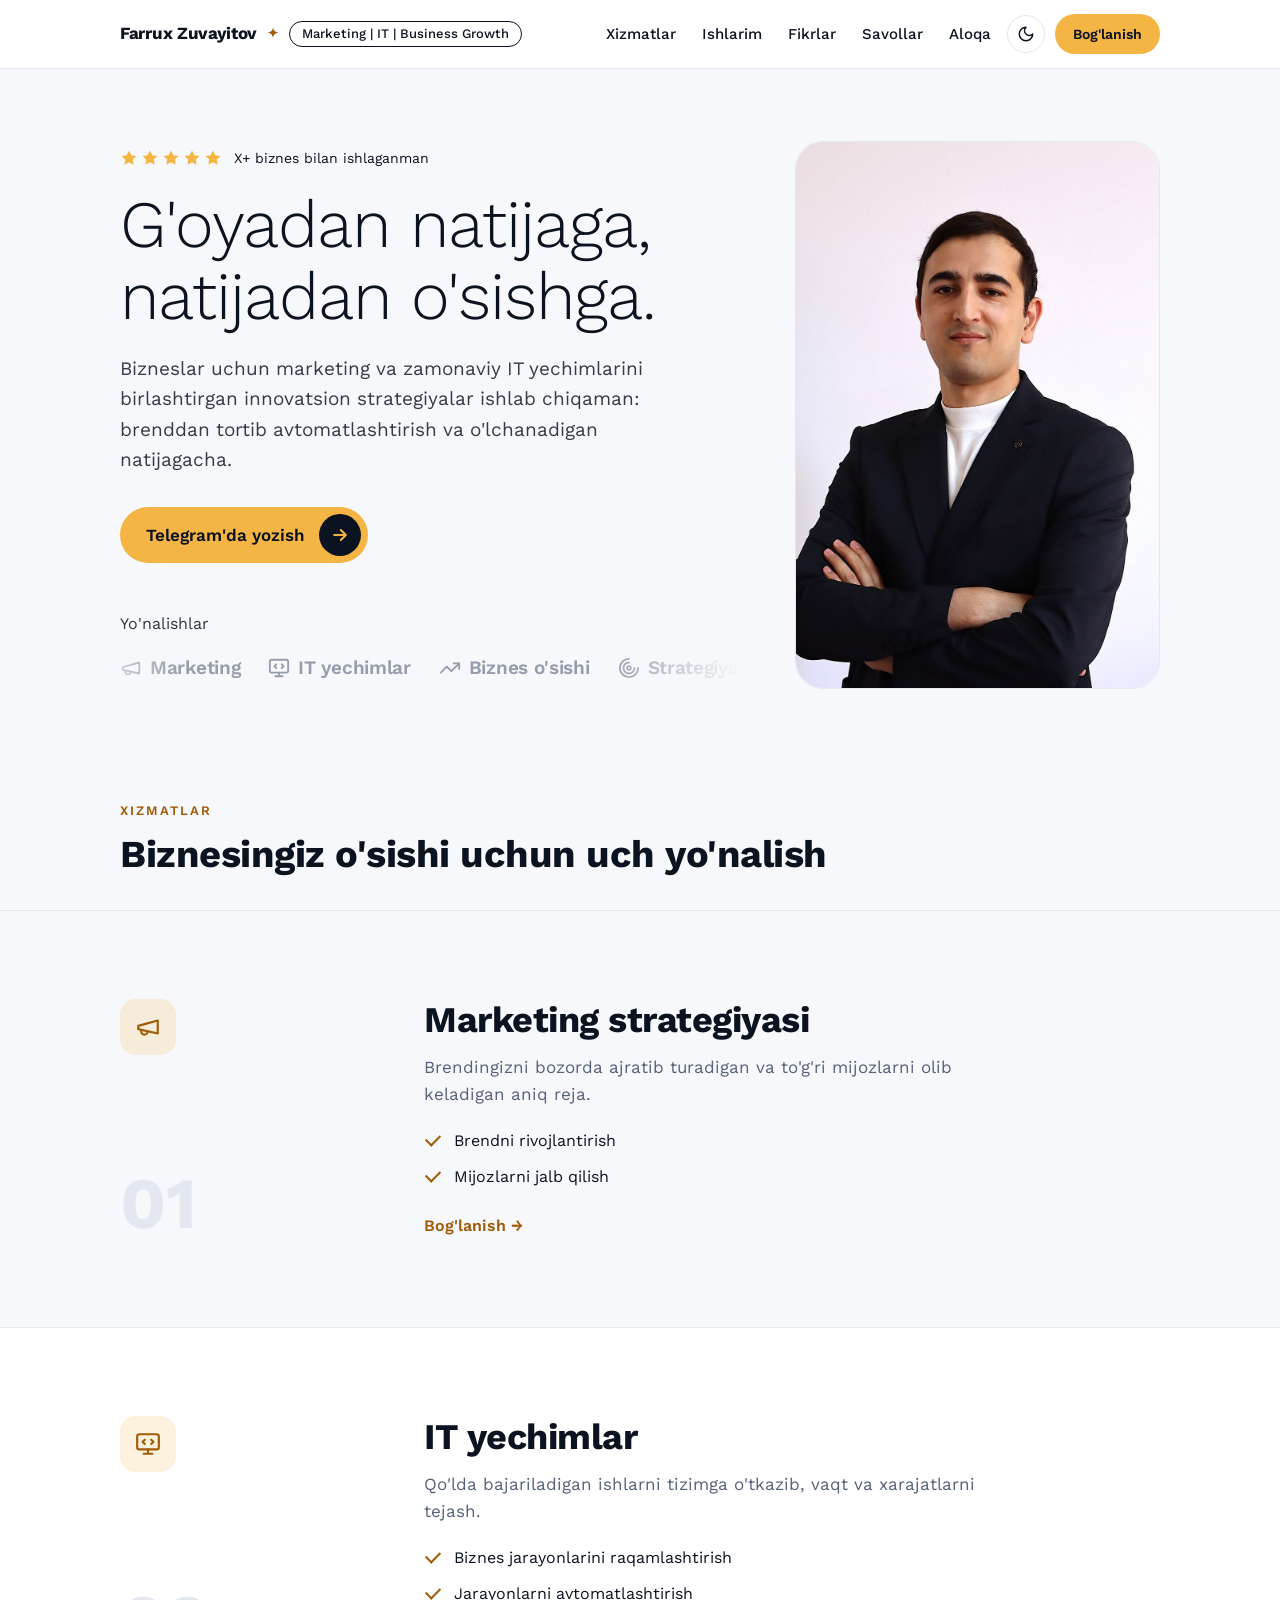
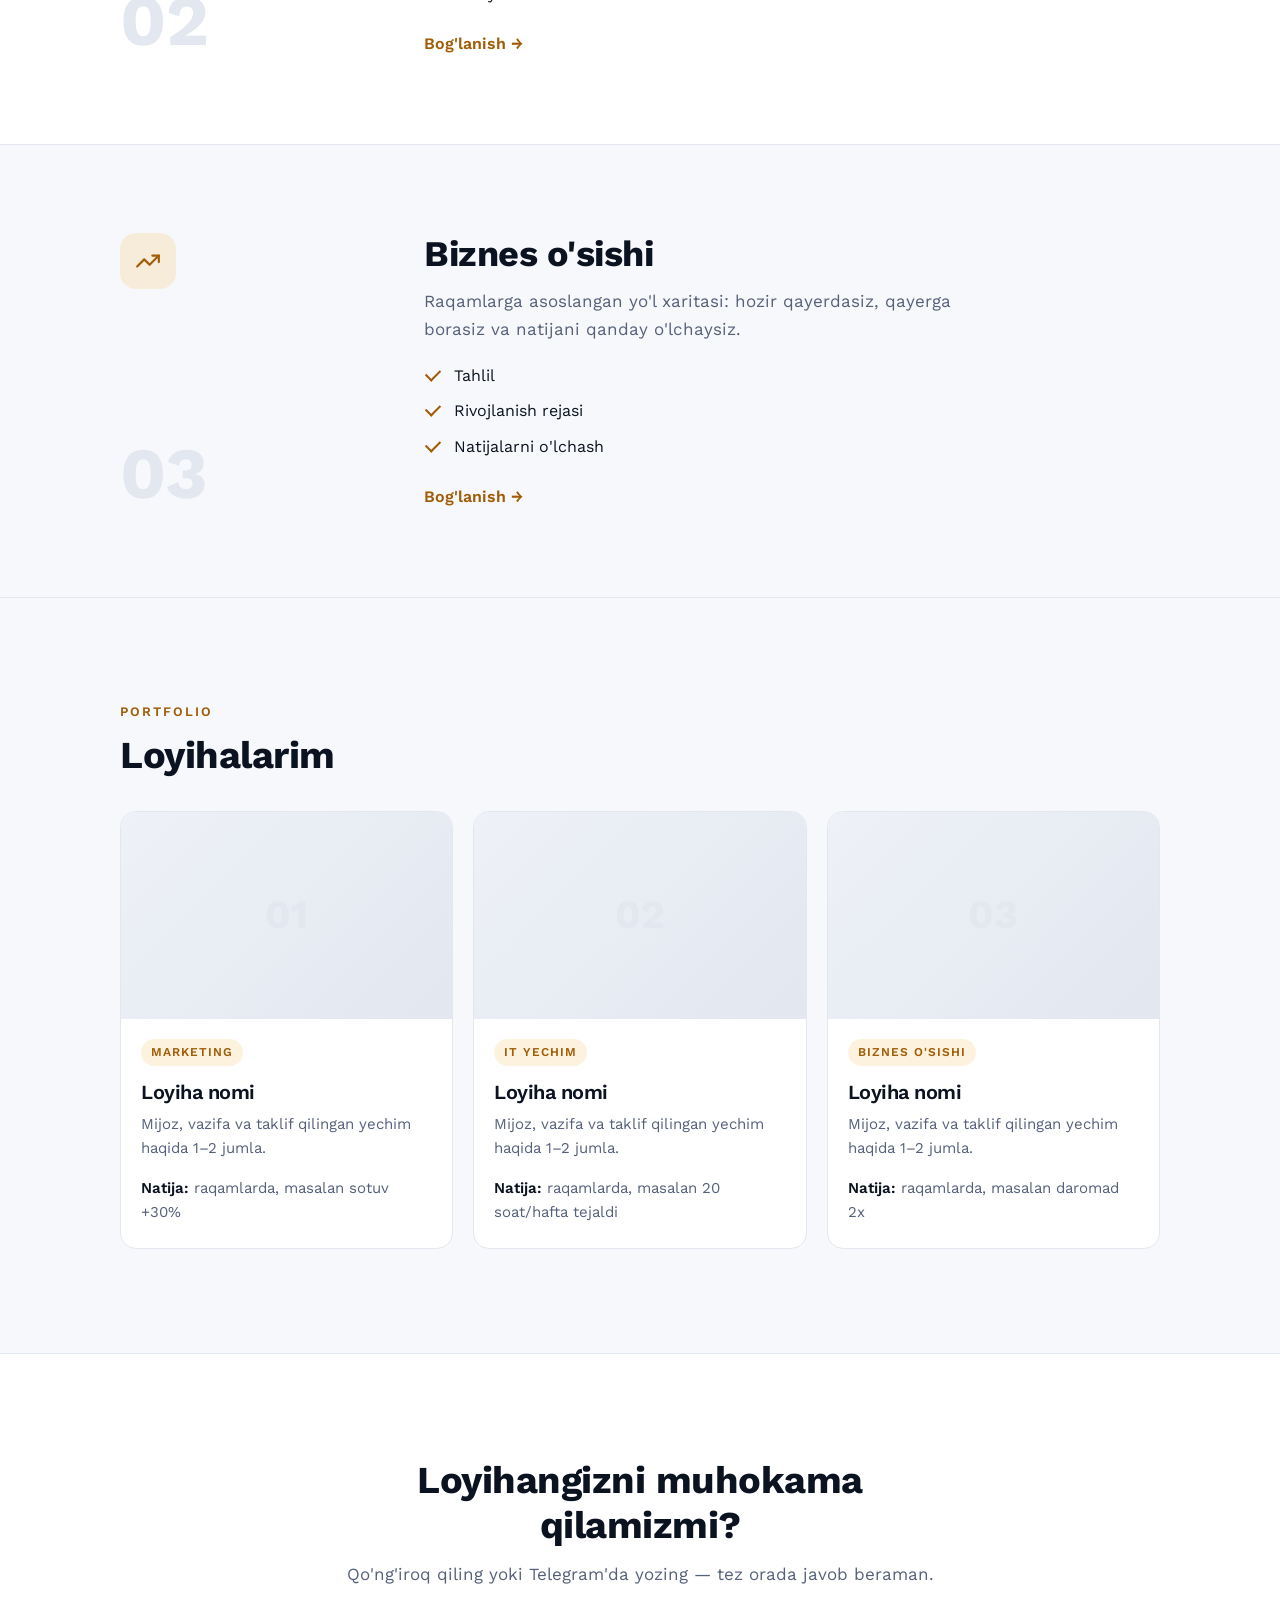
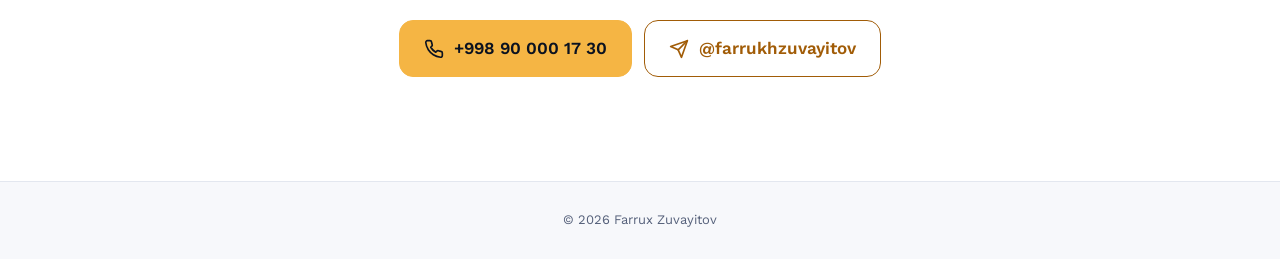
==== index.html @ c8308042 "Yopishib turadigan menyu va bo'limlarga havolalar Menyu scroll paytida yuqorida turadi. Telefonda ha" ====
<!DOCTYPE html>
<html lang="uz">
<head>
  <meta charset="UTF-8">
  <meta name="viewport" content="width=device-width, initial-scale=1">
  <title>Farrux Zuvayitov — Marketing | IT | Business Growth</title>
  <meta name="description" content="Farrux Zuvayitov — marketing va IT yechimlari orqali bizneslarning o'sishiga yordam beruvchi mutaxassis.">
  <meta name="theme-color" content="#0b1220">
  <link rel="preconnect" href="https://fonts.googleapis.com">
  <link rel="preconnect" href="https://fonts.gstatic.com" crossorigin>
  <link rel="stylesheet" href="https://fonts.googleapis.com/css2?family=Work+Sans:wght@300;400;500;600;700&display=swap">
  <link rel="stylesheet" href="style.css">
  <!-- defer yo'q: tema sahifa chizilishidan oldin qo'yiladi, aks holda bir lahza boshqa rang ko'rinadi -->
  <script src="script.js"></script>
</head>
<body>

  <!-- Yuqori menyu -->
  <header class="site-header">
    <div class="container nav">
      <a class="brand" href="#">
        <span class="brand-name">Farrux Zuvayitov</span>
        <svg class="brand-spark" viewBox="0 0 24 24" fill="currentColor" aria-hidden="true">
          <path d="M12 2c.6 4.9 2.9 7.4 8 8-5.1.6-7.4 3.1-8 8-.6-4.9-2.9-7.4-8-8 5.1-.6 7.4-3.1 8-8z"/>
        </svg>
        <span class="brand-pill">Marketing | IT | Business Growth</span>
      </a>

      <div class="nav-right">
        <!-- Tema tugmasi: JS ishlamasa yashirin qoladi -->
        <button class="theme-toggle" id="theme-toggle" type="button" aria-label="Temani almashtirish" hidden>
          <svg class="icon-sun" viewBox="0 0 24 24" fill="none" stroke="currentColor" stroke-width="2" stroke-linecap="round" stroke-linejoin="round" aria-hidden="true">
            <circle cx="12" cy="12" r="4"/>
            <path d="M12 2v2M12 20v2M4.93 4.93l1.41 1.41M17.66 17.66l1.41 1.41M2 12h2M20 12h2M6.34 17.66l-1.41 1.41M19.07 4.93l-1.41 1.41"/>
          </svg>
          <svg class="icon-moon" viewBox="0 0 24 24" fill="none" stroke="currentColor" stroke-width="2" stroke-linecap="round" stroke-linejoin="round" aria-hidden="true">
            <path d="M12 3a6 6 0 0 0 9 9 9 9 0 1 1-9-9z"/>
          </svg>
        </button>
        <a class="nav-cta" href="#aloqa">Bog'lanish</a>
      </div>

      <!-- Telefonda ikkinchi qator (yonga suriladi), kompyuterda tugmalar yonida -->
      <nav class="nav-links" aria-label="Bo'limlar">
        <a href="#xizmatlar">Xizmatlar</a>
        <a href="#ishlarim">Ishlarim</a>
        <a href="#fikrlar">Fikrlar</a>
        <a href="#savollar">Savollar</a>
        <a href="#aloqa">Aloqa</a>
      </nav>
    </div>
  </header>

  <main>

    <!-- Hero -->
    <section class="hero">
      <div class="container hero-grid">
        <div class="hero-text">
          <!-- X o'rniga haqiqiy sonni yozing -->
          <div class="rating">
            <span class="stars" aria-hidden="true">
              <svg viewBox="0 0 24 24"><path d="m12 2 3.09 6.26L22 9.27l-5 4.87 1.18 6.88L12 17.77l-6.18 3.25L7 14.14 2 9.27l6.91-1.01L12 2z"/></svg>
              <svg viewBox="0 0 24 24"><path d="m12 2 3.09 6.26L22 9.27l-5 4.87 1.18 6.88L12 17.77l-6.18 3.25L7 14.14 2 9.27l6.91-1.01L12 2z"/></svg>
              <svg viewBox="0 0 24 24"><path d="m12 2 3.09 6.26L22 9.27l-5 4.87 1.18 6.88L12 17.77l-6.18 3.25L7 14.14 2 9.27l6.91-1.01L12 2z"/></svg>
              <svg viewBox="0 0 24 24"><path d="m12 2 3.09 6.26L22 9.27l-5 4.87 1.18 6.88L12 17.77l-6.18 3.25L7 14.14 2 9.27l6.91-1.01L12 2z"/></svg>
              <svg viewBox="0 0 24 24"><path d="m12 2 3.09 6.26L22 9.27l-5 4.87 1.18 6.88L12 17.77l-6.18 3.25L7 14.14 2 9.27l6.91-1.01L12 2z"/></svg>
            </span>
            <span>X+ biznes bilan ishlaganman</span>
          </div>

          <h1>G'oyadan natijaga, natijadan o'sishga.</h1>

          <p class="lead">
            Bizneslar uchun marketing va zamonaviy IT yechimlarini birlashtirgan
            innovatsion strategiyalar ishlab chiqaman: brenddan tortib
            avtomatlashtirish va o'lchanadigan natijagacha.
          </p>

          <a class="btn-cta" href="https://t.me/farrukhzuvayitov" target="_blank" rel="noopener">
            Telegram'da yozish
            <span class="btn-cta-arrow" aria-hidden="true">
              <svg viewBox="0 0 24 24" fill="none" stroke="currentColor" stroke-width="2.4" stroke-linecap="round" stroke-linejoin="round">
                <path d="M5 12h14M13 6l6 6-6 6"/>
              </svg>
            </span>
          </a>

          <div class="featured">
            <p class="featured-label">Yo'nalishlar</p>
            <ul class="featured-list">
              <li>
                <svg viewBox="0 0 24 24" fill="none" stroke="currentColor" stroke-width="2" stroke-linecap="round" stroke-linejoin="round" aria-hidden="true">
                  <path d="m3 11 18-5v12L3 14v-3z"/><path d="M11.6 16.8a3 3 0 1 1-5.8-1.6"/>
                </svg>
                Marketing
              </li>
              <li>
                <svg viewBox="0 0 24 24" fill="none" stroke="currentColor" stroke-width="2" stroke-linecap="round" stroke-linejoin="round" aria-hidden="true">
                  <rect x="2" y="3" width="20" height="14" rx="2"/><path d="M8 21h8M12 17v4"/><path d="m9 8-2 2 2 2M15 8l2 2-2 2"/>
                </svg>
                IT yechimlar
              </li>
              <li>
                <svg viewBox="0 0 24 24" fill="none" stroke="currentColor" stroke-width="2" stroke-linecap="round" stroke-linejoin="round" aria-hidden="true">
                  <path d="m22 7-8.5 8.5-5-5L2 17"/><path d="M16 7h6v6"/>
                </svg>
                Biznes o'sishi
              </li>
              <li>
                <svg viewBox="0 0 24 24" fill="none" stroke="currentColor" stroke-width="2" stroke-linecap="round" stroke-linejoin="round" aria-hidden="true">
                  <path d="M12 2a10 10 0 1 0 10 10"/><path d="M12 6a6 6 0 1 0 6 6"/><circle cx="12" cy="12" r="2"/>
                </svg>
                Strategiya
              </li>
            </ul>
          </div>
        </div>

        <!-- Rasm: assets/hero.jpg, u bo'lmasa assets/rasm.jpg, ikkalasi ham bo'lmasa "FZ" -->
        <div class="hero-photo" role="img" aria-label="Farrux Zuvayitov">FZ</div>
      </div>
    </section>

    <!-- Xizmatlar: har biri alohida bo'lim -->
    <div id="xizmatlar">
      <div class="container section-head">
        <p class="eyebrow">Xizmatlar</p>
        <h2>Biznesingiz o'sishi uchun uch yo'nalish</h2>
      </div>

      <section class="service">
        <div class="container service-grid">
          <div class="service-aside">
            <div class="service-icon">
              <svg viewBox="0 0 24 24" fill="none" stroke="currentColor" stroke-width="2" stroke-linecap="round" stroke-linejoin="round" aria-hidden="true">
                <path d="m3 11 18-5v12L3 14v-3z"/>
                <path d="M11.6 16.8a3 3 0 1 1-5.8-1.6"/>
              </svg>
            </div>
            <span class="service-num">01</span>
          </div>
          <div class="service-content">
            <h2>Marketing strategiyasi</h2>
            <p class="service-lead">
              Brendingizni bozorda ajratib turadigan va to'g'ri mijozlarni
              olib keladigan aniq reja.
            </p>
            <ul class="checklist">
              <li>Brendni rivojlantirish</li>
              <li>Mijozlarni jalb qilish</li>
            </ul>
            <a class="text-link" href="#aloqa">Bog'lanish →</a>
          </div>
        </div>
      </section>

      <section class="service service--alt">
        <div class="container service-grid">
          <div class="service-aside">
            <div class="service-icon">
              <svg viewBox="0 0 24 24" fill="none" stroke="currentColor" stroke-width="2" stroke-linecap="round" stroke-linejoin="round" aria-hidden="true">
                <rect x="2" y="3" width="20" height="14" rx="2"/>
                <path d="M8 21h8M12 17v4"/>
                <path d="m9 8-2 2 2 2M15 8l2 2-2 2"/>
              </svg>
            </div>
            <span class="service-num">02</span>
          </div>
          <div class="service-content">
            <h2>IT yechimlar</h2>
            <p class="service-lead">
              Qo'lda bajariladigan ishlarni tizimga o'tkazib, vaqt va
              xarajatlarni tejash.
            </p>
            <ul class="checklist">
              <li>Biznes jarayonlarini raqamlashtirish</li>
              <li>Jarayonlarni avtomatlashtirish</li>
            </ul>
            <a class="text-link" href="#aloqa">Bog'lanish →</a>
          </div>
        </div>
      </section>

      <section class="service">
        <div class="container service-grid">
          <div class="service-aside">
            <div class="service-icon">
              <svg viewBox="0 0 24 24" fill="none" stroke="currentColor" stroke-width="2" stroke-linecap="round" stroke-linejoin="round" aria-hidden="true">
                <path d="m22 7-8.5 8.5-5-5L2 17"/>
                <path d="M16 7h6v6"/>
              </svg>
            </div>
            <span class="service-num">03</span>
          </div>
          <div class="service-content">
            <h2>Biznes o'sishi</h2>
            <p class="service-lead">
              Raqamlarga asoslangan yo'l xaritasi: hozir qayerdasiz, qayerga
              borasiz va natijani qanday o'lchaysiz.
            </p>
            <ul class="checklist">
              <li>Tahlil</li>
              <li>Rivojlanish rejasi</li>
              <li>Natijalarni o'lchash</li>
            </ul>
            <a class="text-link" href="#aloqa">Bog'lanish →</a>
          </div>
        </div>
      </section>
    </div>

    <!-- Loyihalarim -->
    <section id="loyihalar" class="projects-section">
      <div class="container">
        <div class="section-head section-head--flush">
          <p class="eyebrow">Portfolio</p>
          <h2>Loyihalarim</h2>
        </div>

        <div class="projects">
          <!-- Rasm uchun: assets/loyiha-1.jpg faylini qo'ying -->
          <article class="project">
            <div class="project-media" style="--img: url('assets/loyiha-1.jpg')">01</div>
            <div class="project-body">
              <span class="tag">Marketing</span>
              <h3>Loyiha nomi</h3>
              <p>Mijoz, vazifa va taklif qilingan yechim haqida 1–2 jumla.</p>
              <p class="project-result"><strong>Natija:</strong> raqamlarda, masalan sotuv +30%</p>
            </div>
          </article>

          <article class="project">
            <div class="project-media" style="--img: url('assets/loyiha-2.jpg')">02</div>
            <div class="project-body">
              <span class="tag">IT yechim</span>
              <h3>Loyiha nomi</h3>
              <p>Mijoz, vazifa va taklif qilingan yechim haqida 1–2 jumla.</p>
              <p class="project-result"><strong>Natija:</strong> raqamlarda, masalan 20 soat/hafta tejaldi</p>
            </div>
          </article>

          <article class="project">
            <div class="project-media" style="--img: url('assets/loyiha-3.jpg')">03</div>
            <div class="project-body">
              <span class="tag">Biznes o'sishi</span>
              <h3>Loyiha nomi</h3>
              <p>Mijoz, vazifa va taklif qilingan yechim haqida 1–2 jumla.</p>
              <p class="project-result"><strong>Natija:</strong> raqamlarda, masalan daromad 2x</p>
            </div>
          </article>
        </div>
      </div>
    </section>

    <!-- Aloqa -->
    <section id="aloqa" class="contact">
      <div class="container contact-inner">
        <h2>Loyihangizni muhokama qilamizmi?</h2>
        <p class="lead">Qo'ng'iroq qiling yoki Telegram'da yozing — tez orada javob beraman.</p>
        <div class="actions actions--center">
          <a class="btn btn-primary" href="tel:+998900001730">
            <svg viewBox="0 0 24 24" fill="none" stroke="currentColor" stroke-width="2" stroke-linecap="round" stroke-linejoin="round" aria-hidden="true">
              <path d="M22 16.92v3a2 2 0 0 1-2.18 2 19.79 19.79 0 0 1-8.63-3.07 19.5 19.5 0 0 1-6-6 19.79 19.79 0 0 1-3.07-8.67A2 2 0 0 1 4.11 2h3a2 2 0 0 1 2 1.72c.13.96.36 1.9.7 2.81a2 2 0 0 1-.45 2.11L8.09 9.91a16 16 0 0 0 6 6l1.27-1.27a2 2 0 0 1 2.11-.45c.91.34 1.85.57 2.81.7A2 2 0 0 1 22 16.92z"/>
            </svg>
            +998 90 000 17 30
          </a>
          <a class="btn btn-secondary" href="https://t.me/farrukhzuvayitov" target="_blank" rel="noopener">
            <svg viewBox="0 0 24 24" fill="none" stroke="currentColor" stroke-width="2" stroke-linecap="round" stroke-linejoin="round" aria-hidden="true">
              <path d="M22 2 11 13"/>
              <path d="M22 2 15 22l-4-9-9-4 20-7z"/>
            </svg>
            @farrukhzuvayitov
          </a>
        </div>
      </div>
    </section>

  </main>

  <footer class="site-footer">
    <div class="container">© <span id="year">2026</span> Farrux Zuvayitov</div>
  </footer>

</body>
</html>
---- style.css ----
/* ===== Ranglar =====
   --accent        — tugma foni
   --accent-strong — aksent rangdagi matn, belgi va chegaralar */

/* Tungi tema (asosiy) */
:root {
  color-scheme: dark;
  --bg: #0b1220;
  --surface: #111a2e;
  --border: #1e2a44;
  --text: #e8edf6;
  --muted: #94a3bd;
  --accent: #f5b544;
  --accent-strong: #f5b544;
  --accent-soft: rgba(245, 181, 68, 0.12);
  --accent-ink: #0b1220;
  --num-alt: #26345a;
  --media-from: #16223b;
  --media-to: #0f1830;
  /* Menyu: tungi temada och rangli chiziq */
  --header-bg: #f6f2ea;
  --header-text: #0b1220;
  --header-accent: #a15c07;
  --header-border: transparent;
  --header-line: rgba(11, 18, 32, 0.18);
}

/* Yorug' tema: tugma bosilganda yoki (JS bo'lmasa) qurilma sozlamasi bo'yicha */
:root[data-theme="light"] {
  color-scheme: light;
  --bg: #f7f8fb;
  --surface: #ffffff;
  --border: #e3e7ef;
  --text: #0b1220;
  --muted: #55607a;
  --accent: #f5b544;
  --accent-strong: #a15c07;
  --accent-soft: rgba(245, 181, 68, 0.18);
  --accent-ink: #0b1220;
  --num-alt: #e3e7ef;
  --media-from: #eef1f7;
  --media-to: #e2e7f0;
  --header-bg: #ffffff;
  --header-text: #0b1220;
  --header-accent: #a15c07;
  --header-border: #e3e7ef;
  --header-line: #e3e7ef;
}

@media (prefers-color-scheme: light) {
  :root:not([data-theme]) {
    color-scheme: light;
    --bg: #f7f8fb;
    --surface: #ffffff;
    --border: #e3e7ef;
    --text: #0b1220;
    --muted: #55607a;
    --accent: #f5b544;
    --accent-strong: #a15c07;
    --accent-soft: rgba(245, 181, 68, 0.18);
    --accent-ink: #0b1220;
    --num-alt: #e3e7ef;
    --media-from: #eef1f7;
    --media-to: #e2e7f0;
    --header-bg: #ffffff;
    --header-text: #0b1220;
    --header-accent: #a15c07;
    --header-border: #e3e7ef;
    --header-line: #e3e7ef;
  }
}

* { box-sizing: border-box; margin: 0; padding: 0; }

html { -webkit-text-size-adjust: 100%; }

/* Menyu havolalari bosilganda silliq aylantirish (harakatni o'chirganlarda emas) */
@media (prefers-reduced-motion: no-preference) {
  html { scroll-behavior: smooth; }
}

/* Bo'limga o'tganda sarlavha yopishgan menyu ostida qolmasin */
main [id] { scroll-margin-top: 104px; }

@media (min-width: 900px) {
  main [id] { scroll-margin-top: 68px; }
}

body {
  background: var(--bg);
  color: var(--text);
  font-family: "Work Sans", -apple-system, BlinkMacSystemFont, "Segoe UI", Roboto, "Helvetica Neue", Arial, sans-serif;
  font-size: 16px;
  line-height: 1.6;
  -webkit-font-smoothing: antialiased;
}

h1, h2, h3 { line-height: 1.2; letter-spacing: -0.5px; }

.container {
  max-width: 1080px;
  margin: 0 auto;
  padding: 0 20px;
}

.eyebrow {
  font-size: 13px;
  font-weight: 600;
  text-transform: uppercase;
  letter-spacing: 2px;
  color: var(--accent-strong);
}

.lead {
  color: var(--muted);
  font-size: 17px;
}

/* ===== Yuqori menyu ===== */
/* Scroll qilganda yuqorida yopishib turadi */
.site-header {
  position: sticky;
  top: 0;
  z-index: 10;
  background: var(--header-bg);
  color: var(--header-text);
  border-bottom: 1px solid var(--header-border);
}

.nav {
  display: flex;
  flex-wrap: wrap;
  align-items: center;
  justify-content: space-between;
  column-gap: 12px;
}

.brand {
  display: flex;
  align-items: center;
  gap: 8px;
  height: 64px;
  min-width: 0;
  color: var(--header-text);
  text-decoration: none;
}

.brand-name {
  font-size: 17px;
  font-weight: 700;
  letter-spacing: -0.3px;
  white-space: nowrap;
}

.brand-spark {
  width: 16px;
  height: 16px;
  flex-shrink: 0;
  color: var(--header-accent);
}

.brand-pill {
  display: none;
  padding: 2px 12px;
  border: 1.5px solid var(--header-text);
  border-radius: 999px;
  font-size: 13px;
  font-weight: 500;
  white-space: nowrap;
}

.nav-right {
  display: flex;
  align-items: center;
  gap: 10px;
  height: 64px;
}

/* Telefonda: to'liq kenglikdagi ikkinchi qator, barmoq bilan yonga suriladi */
.nav-links {
  display: flex;
  flex: 0 0 calc(100% + 40px);
  gap: 22px;
  margin: 0 -20px;
  padding: 0 56px 12px 20px;
  overflow-x: auto;
  scrollbar-width: none;
  -webkit-mask-image: linear-gradient(90deg, #000 85%, transparent);
  mask-image: linear-gradient(90deg, #000 85%, transparent);
}

.nav-links::-webkit-scrollbar { display: none; }

.nav-links a {
  color: var(--header-text);
  font-size: 14px;
  font-weight: 500;
  text-decoration: none;
  white-space: nowrap;
}

.nav-links a:hover { color: var(--header-accent); }

.nav-cta {
  display: inline-flex;
  align-items: center;
  padding: 9px 18px;
  border-radius: 999px;
  background: var(--accent);
  color: var(--accent-ink);
  font-size: 14px;
  font-weight: 600;
  text-decoration: none;
  white-space: nowrap;
}

.nav-cta:hover { opacity: 0.88; }

/* Tema tugmasi: tungi temada quyosh, yorug' temada oy ko'rinadi */
.theme-toggle {
  width: 38px;
  height: 38px;
  flex-shrink: 0;
  display: flex;
  align-items: center;
  justify-content: center;
  background: transparent;
  border: 1px solid var(--header-line);
  border-radius: 50%;
  color: var(--header-text);
  cursor: pointer;
}

.theme-toggle[hidden] { display: none; }

.theme-toggle:hover { border-color: var(--header-text); }

.theme-toggle:focus-visible,
.nav-cta:focus-visible,
.btn-cta:focus-visible {
  outline: 2px solid var(--text);
  outline-offset: 3px;
}

.theme-toggle svg { width: 18px; height: 18px; }

.theme-toggle .icon-moon { display: none; }
[data-theme="light"] .theme-toggle .icon-sun { display: none; }
[data-theme="light"] .theme-toggle .icon-moon { display: block; }

/* ===== Hero ===== */
.hero { padding: 48px 0 64px; }

.hero-grid {
  display: grid;
  gap: 40px;
  align-items: center;
}

.rating {
  display: flex;
  align-items: center;
  flex-wrap: wrap;
  gap: 8px 12px;
  font-size: 14px;
}

.stars {
  display: flex;
  gap: 3px;
  color: var(--accent);
}

.stars svg { width: 18px; height: 18px; fill: currentColor; }

.hero h1 {
  margin-top: 20px;
  font-size: 42px;
  font-weight: 300;
  line-height: 1.08;
  letter-spacing: -1px;
}

.hero .lead {
  margin-top: 22px;
  max-width: 560px;
  color: var(--text);
  opacity: 0.82;
  font-size: 17px;
}

/* Asosiy tugma: matn + aylana ichida strelka */
.btn-cta {
  display: inline-flex;
  align-items: center;
  gap: 14px;
  margin-top: 32px;
  padding: 7px 7px 7px 26px;
  border-radius: 999px;
  background: var(--accent);
  color: var(--accent-ink);
  font-size: 17px;
  font-weight: 600;
  text-decoration: none;
}

.btn-cta:hover { opacity: 0.9; }

.btn-cta-arrow {
  width: 42px;
  height: 42px;
  border-radius: 50%;
  background: var(--accent-ink);
  color: var(--accent);
  display: flex;
  align-items: center;
  justify-content: center;
}

.btn-cta-arrow svg { width: 20px; height: 20px; }

/* "Featured on" uslubidagi xira qator */
.featured { margin-top: 48px; }

.featured-label {
  font-size: 16px;
  opacity: 0.85;
}

.featured-list {
  list-style: none;
  display: flex;
  flex-wrap: wrap;
  gap: 14px 28px;
  margin-top: 16px;
  color: var(--muted);
  opacity: 0.6;
}

.featured-list li {
  display: flex;
  align-items: center;
  gap: 8px;
  font-size: 19px;
  font-weight: 600;
  letter-spacing: -0.3px;
  white-space: nowrap;
}

.featured-list svg { width: 22px; height: 22px; }

.hero-photo {
  position: relative;
  width: 100%;
  aspect-ratio: 4 / 5;
  border-radius: 28px;
  background: var(--surface);
  border: 1px solid var(--border);
  overflow: hidden;
  display: flex;
  align-items: center;
  justify-content: center;
  font-size: 72px;
  font-weight: 300;
  letter-spacing: 4px;
  color: var(--accent-strong);
}

/* assets/hero.jpg ustida turadi; u bo'lmasa assets/rasm.jpg; ikkalasi ham bo'lmasa "FZ" ko'rinadi */
.hero-photo::after {
  content: "";
  position: absolute;
  inset: 0;
  background-image: url("assets/hero.jpg"), url("assets/rasm.jpg");
  background-size: cover;
  background-position: center top;
  background-repeat: no-repeat;
}

@media (min-width: 640px) {
  .hero h1 { font-size: 56px; }
}

@media (min-width: 900px) {
  /* Kompyuterda havolalar bir qatorda, tugmalar yonida */
  .nav { flex-wrap: nowrap; }
  .brand, .nav-right { height: 68px; }
  .nav-links {
    order: 1;
    flex: 0 1 auto;
    gap: 26px;
    margin: 0 4px 0 auto;
    padding: 0;
    overflow: visible;
    -webkit-mask-image: none;
    mask-image: none;
  }
  .nav-links a { font-size: 15px; }
  .nav-right { order: 2; }

  .hero { padding: 72px 0 88px; }
  .hero-grid { grid-template-columns: 1.4fr 1fr; gap: 56px; }
  .hero h1 { font-size: 66px; }
  .hero .lead { font-size: 19px; }
  .hero-photo { aspect-ratio: 2 / 3; }

  /* Kompyuterda qator bir chiziqda, chetlari xiralashib boradi */
  .featured-list {
    flex-wrap: nowrap;
    overflow: hidden;
    -webkit-mask-image: linear-gradient(90deg, rgba(0,0,0,.45), #000 10%, #000 78%, transparent);
    mask-image: linear-gradient(90deg, rgba(0,0,0,.45), #000 10%, #000 78%, transparent);
  }
}

@media (min-width: 1100px) {
  .brand-pill { display: inline-block; }
}

/* Tugmalar */
.actions {
  display: flex;
  flex-direction: column;
  gap: 12px;
  margin-top: 32px;
}

.btn {
  display: flex;
  align-items: center;
  justify-content: center;
  gap: 10px;
  min-height: 54px;
  padding: 14px 24px;
  border-radius: 14px;
  font-size: 17px;
  font-weight: 600;
  text-decoration: none;
  border: 1px solid var(--accent-strong);
}

.btn svg { width: 20px; height: 20px; flex-shrink: 0; }

.btn-primary {
  background: var(--accent);
  border-color: var(--accent);
  color: var(--accent-ink);
}

.btn-secondary {
  background: transparent;
  color: var(--accent-strong);
}

.btn:hover { opacity: 0.88; }

.btn:focus-visible,
a:focus-visible {
  outline: 2px solid var(--text);
  outline-offset: 3px;
}

/* Bo'lim sarlavhasi */
.section-head { padding-top: 24px; padding-bottom: 32px; }

.section-head--flush { padding: 0 0 32px; }

.section-head h2 {
  margin-top: 10px;
  font-size: 30px;
  font-weight: 700;
}

/* Xizmatlar — har biri alohida bo'lim */
.service {
  padding: 56px 0;
  border-top: 1px solid var(--border);
}

.service--alt { background: var(--surface); }

.service-grid {
  display: grid;
  gap: 24px;
}

.service-aside {
  display: flex;
  align-items: center;
  justify-content: space-between;
}

.service-icon {
  width: 56px;
  height: 56px;
  border-radius: 16px;
  background: var(--accent-soft);
  color: var(--accent-strong);
  display: flex;
  align-items: center;
  justify-content: center;
}

.service-icon svg { width: 26px; height: 26px; }

.service-num {
  font-size: 48px;
  font-weight: 700;
  line-height: 1;
  color: var(--border);
}

.service--alt .service-num { color: var(--num-alt); }

.service-content h2 {
  font-size: 28px;
  font-weight: 700;
}

.service-lead {
  margin-top: 12px;
  color: var(--muted);
  font-size: 17px;
  max-width: 560px;
}

.checklist {
  list-style: none;
  margin-top: 20px;
}

.checklist li {
  position: relative;
  padding-left: 30px;
  font-size: 16px;
}

.checklist li + li { margin-top: 10px; }

.checklist li::before {
  content: "";
  position: absolute;
  left: 2px;
  top: 6px;
  width: 12px;
  height: 7px;
  border-left: 2px solid var(--accent-strong);
  border-bottom: 2px solid var(--accent-strong);
  transform: rotate(-45deg);
}

.text-link {
  display: inline-block;
  margin-top: 24px;
  color: var(--accent-strong);
  font-weight: 600;
  text-decoration: none;
}

.text-link:hover { text-decoration: underline; }

/* Loyihalarim */
.projects-section {
  padding: 72px 0;
  border-top: 1px solid var(--border);
}

.projects {
  display: grid;
  grid-template-columns: 1fr;
  gap: 16px;
}

.project {
  background: var(--surface);
  border: 1px solid var(--border);
  border-radius: 16px;
  overflow: hidden;
  display: flex;
  flex-direction: column;
}

.project-media {
  position: relative;
  aspect-ratio: 16 / 10;
  background: linear-gradient(135deg, var(--media-from), var(--media-to));
  display: flex;
  align-items: center;
  justify-content: center;
  font-size: 40px;
  font-weight: 700;
  color: var(--border);
}

/* HTMLdagi --img rasmi ustida turadi; rasm bo'lmasa raqam ko'rinadi */
.project-media::after {
  content: "";
  position: absolute;
  inset: 0;
  background-image: var(--img);
  background-size: cover;
  background-position: center;
  background-repeat: no-repeat;
}

.project-body {
  padding: 20px 20px 24px;
  display: flex;
  flex-direction: column;
  flex-grow: 1;
}

.tag {
  align-self: flex-start;
  font-size: 12px;
  font-weight: 600;
  text-transform: uppercase;
  letter-spacing: 1px;
  color: var(--accent-strong);
  background: var(--accent-soft);
  padding: 4px 10px;
  border-radius: 999px;
}

.project h3 {
  margin-top: 14px;
  font-size: 20px;
  font-weight: 600;
}

.project p {
  margin-top: 8px;
  color: var(--muted);
  font-size: 15px;
}

.project-result {
  margin-top: auto !important;
  padding-top: 16px;
}

.project-result strong { color: var(--text); font-weight: 600; }

/* Aloqa */
.contact {
  padding: 72px 0;
  background: var(--surface);
  border-top: 1px solid var(--border);
}

.contact-inner {
  max-width: 640px;
  text-align: center;
}

.contact h2 {
  font-size: 30px;
  font-weight: 700;
}

.contact .lead { margin-top: 12px; }

/* Footer */
.site-footer {
  padding: 28px 0;
  border-top: 1px solid var(--border);
  text-align: center;
  font-size: 13px;
  color: var(--muted);
}

/* Planshet */
@media (min-width: 640px) {
  .actions { flex-direction: row; }
  .actions--center { justify-content: center; }
  .btn { min-width: 220px; }
  .projects { grid-template-columns: repeat(2, 1fr); }
}

/* Kompyuter */
@media (min-width: 900px) {
  .section-head h2,
  .contact h2 { font-size: 38px; }

  .service { padding: 88px 0; }
  .service-grid { grid-template-columns: 240px 1fr; gap: 64px; }
  .service-aside { flex-direction: column; align-items: flex-start; gap: 24px; }
  .service-num { font-size: 72px; }
  .service-content h2 { font-size: 36px; }

  .projects-section,
  .contact { padding: 104px 0; }
  .projects { grid-template-columns: repeat(3, 1fr); gap: 20px; }
}
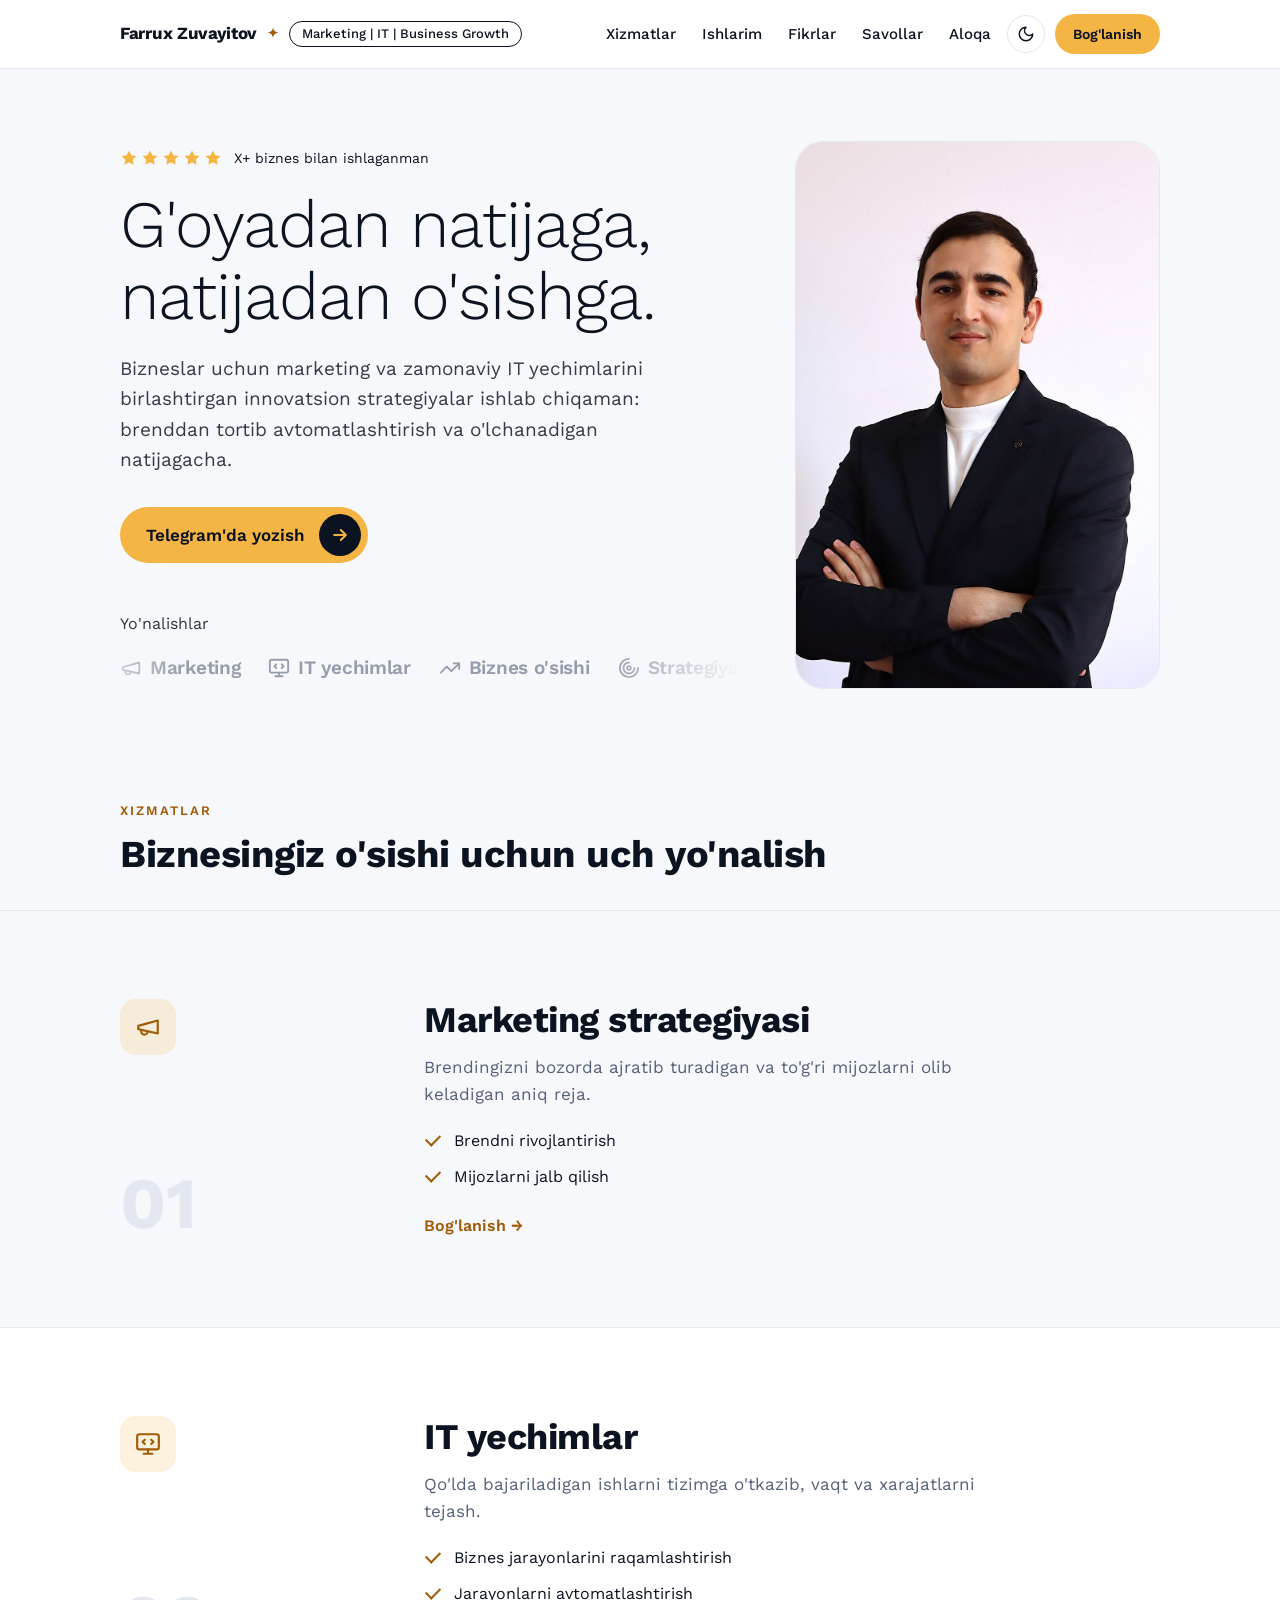
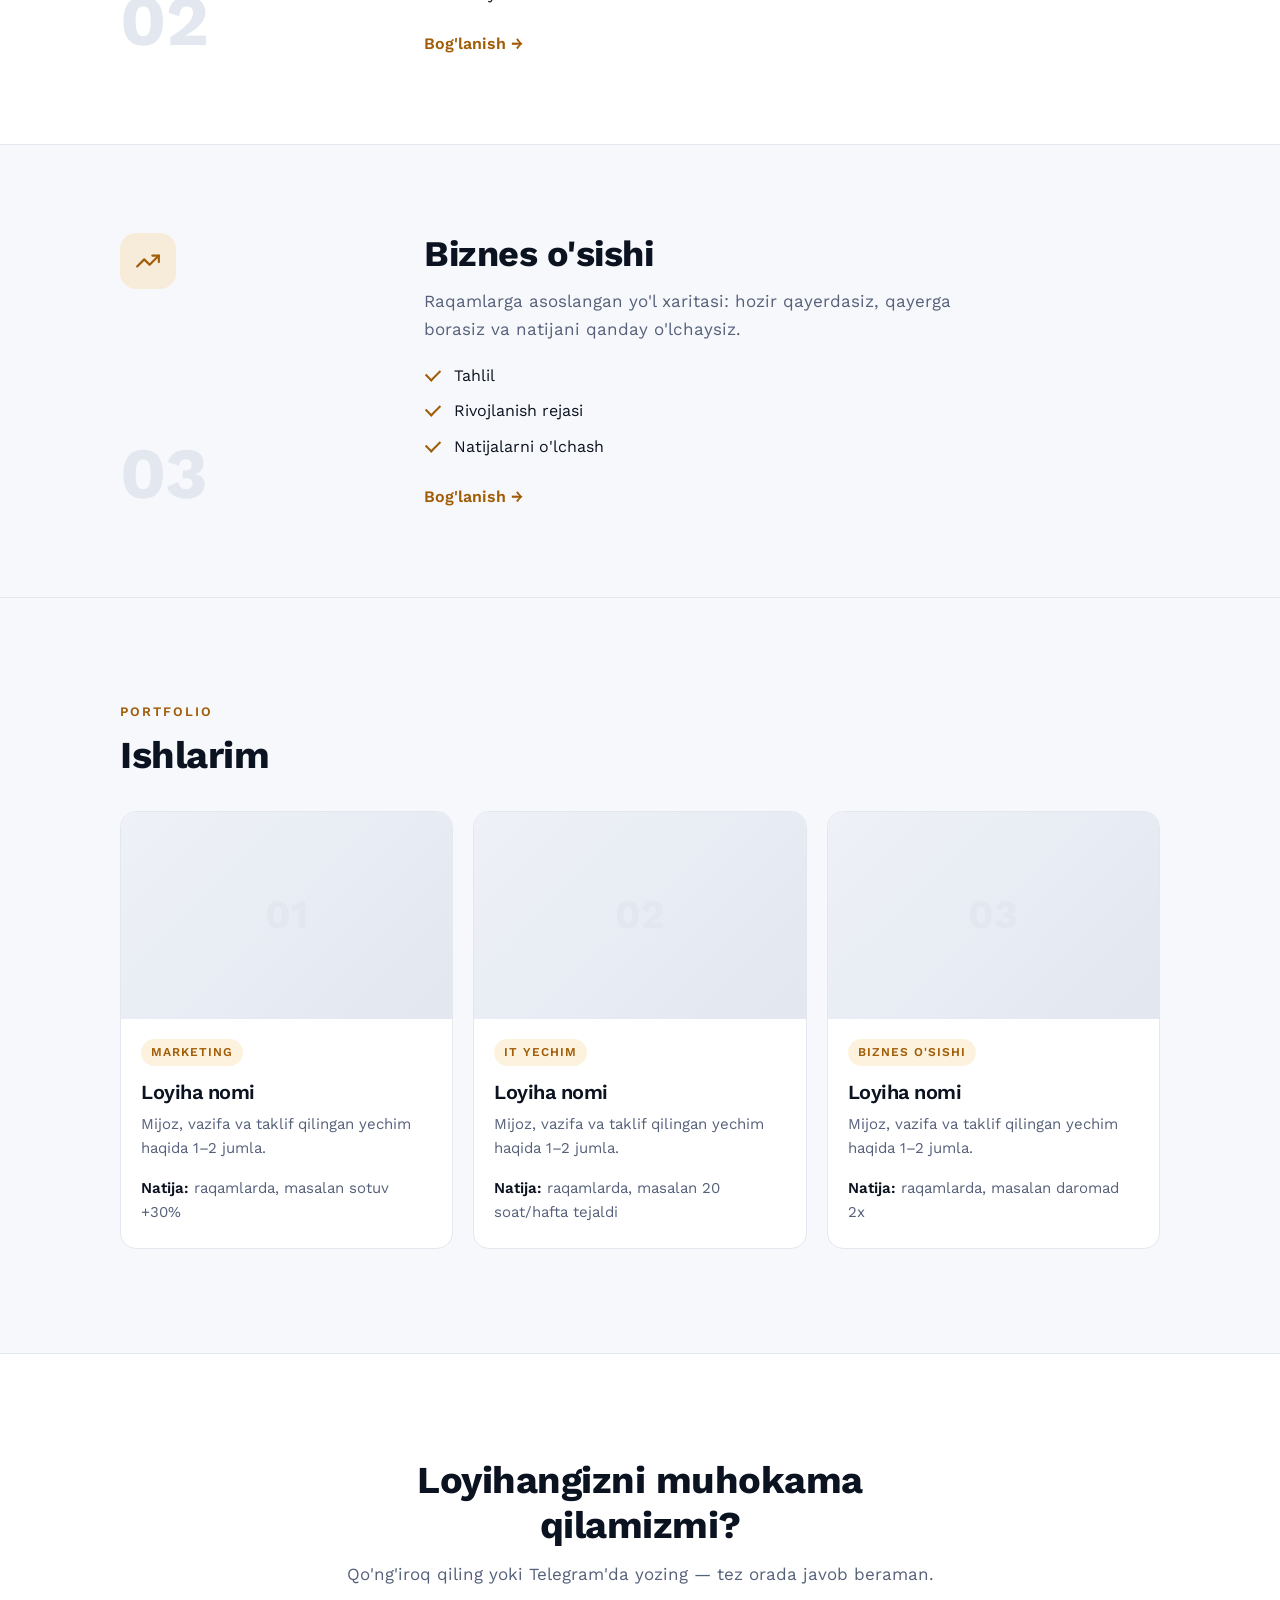
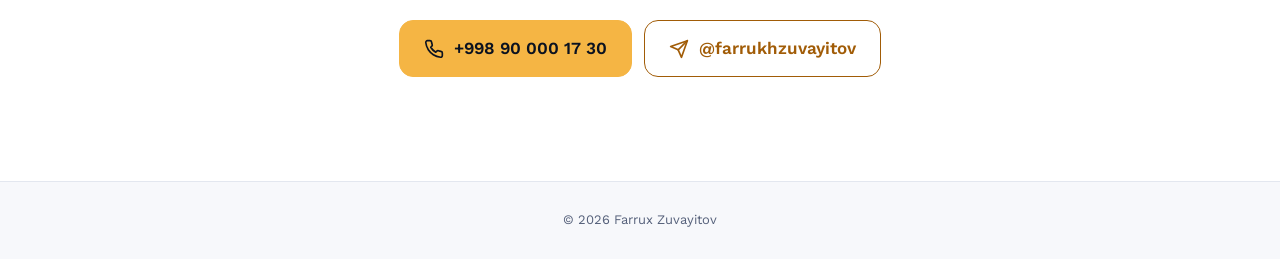
==== commit e3306508: "Loyihalarim bo'limi Ishlarim deb nomlandi Sarlavha va havola manzili (#ishlarim) yangilandi, kartala" ====
--- a/index.html
+++ b/index.html
@@ -210,12 +210,12 @@
       </section>
     </div>
 
-    <!-- Loyihalarim -->
-    <section id="loyihalar" class="projects-section">
+    <!-- Ishlarim -->
+    <section id="ishlarim" class="projects-section">
       <div class="container">
         <div class="section-head section-head--flush">
           <p class="eyebrow">Portfolio</p>
-          <h2>Loyihalarim</h2>
+          <h2>Ishlarim</h2>
         </div>
 
         <div class="projects">
--- a/style.css
+++ b/style.css
@@ -559,7 +559,7 @@
 
 .text-link:hover { text-decoration: underline; }
 
-/* Loyihalarim */
+/* Ishlarim */
 .projects-section {
   padding: 72px 0;
   border-top: 1px solid var(--border);
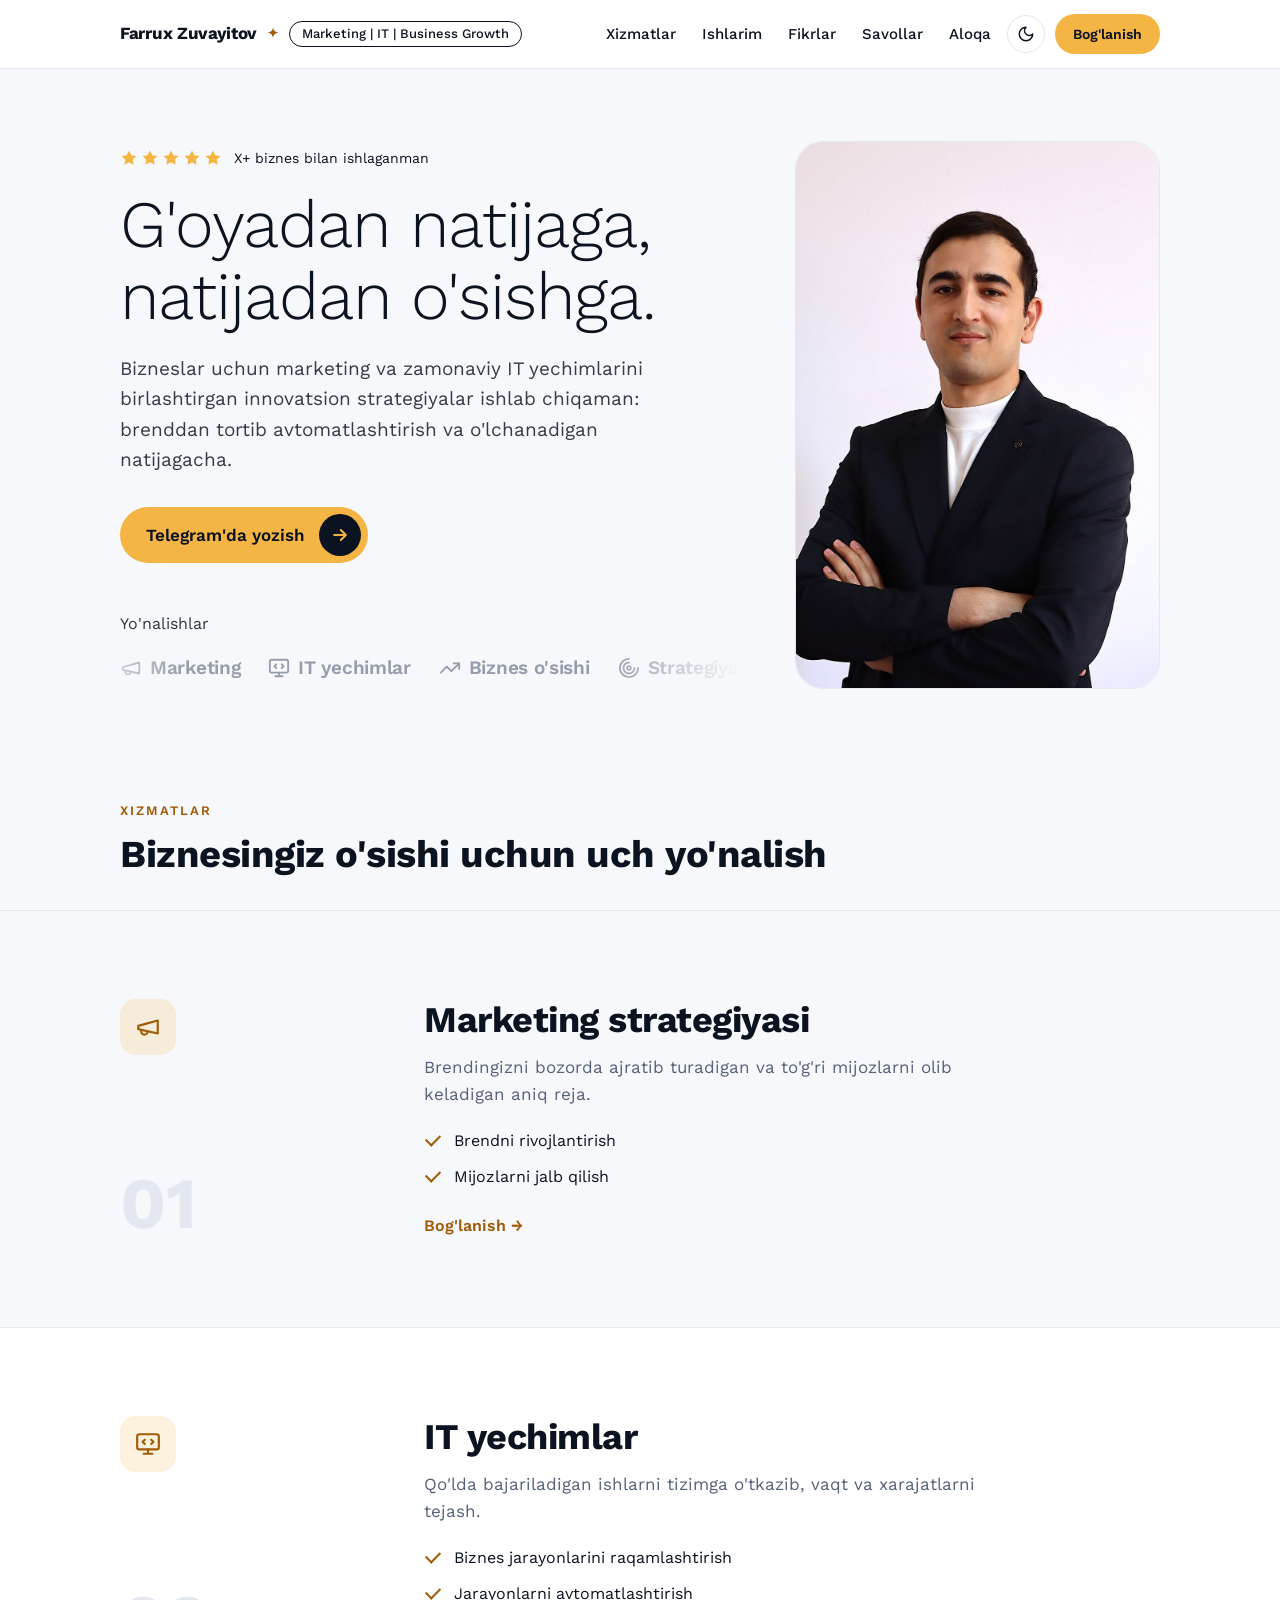
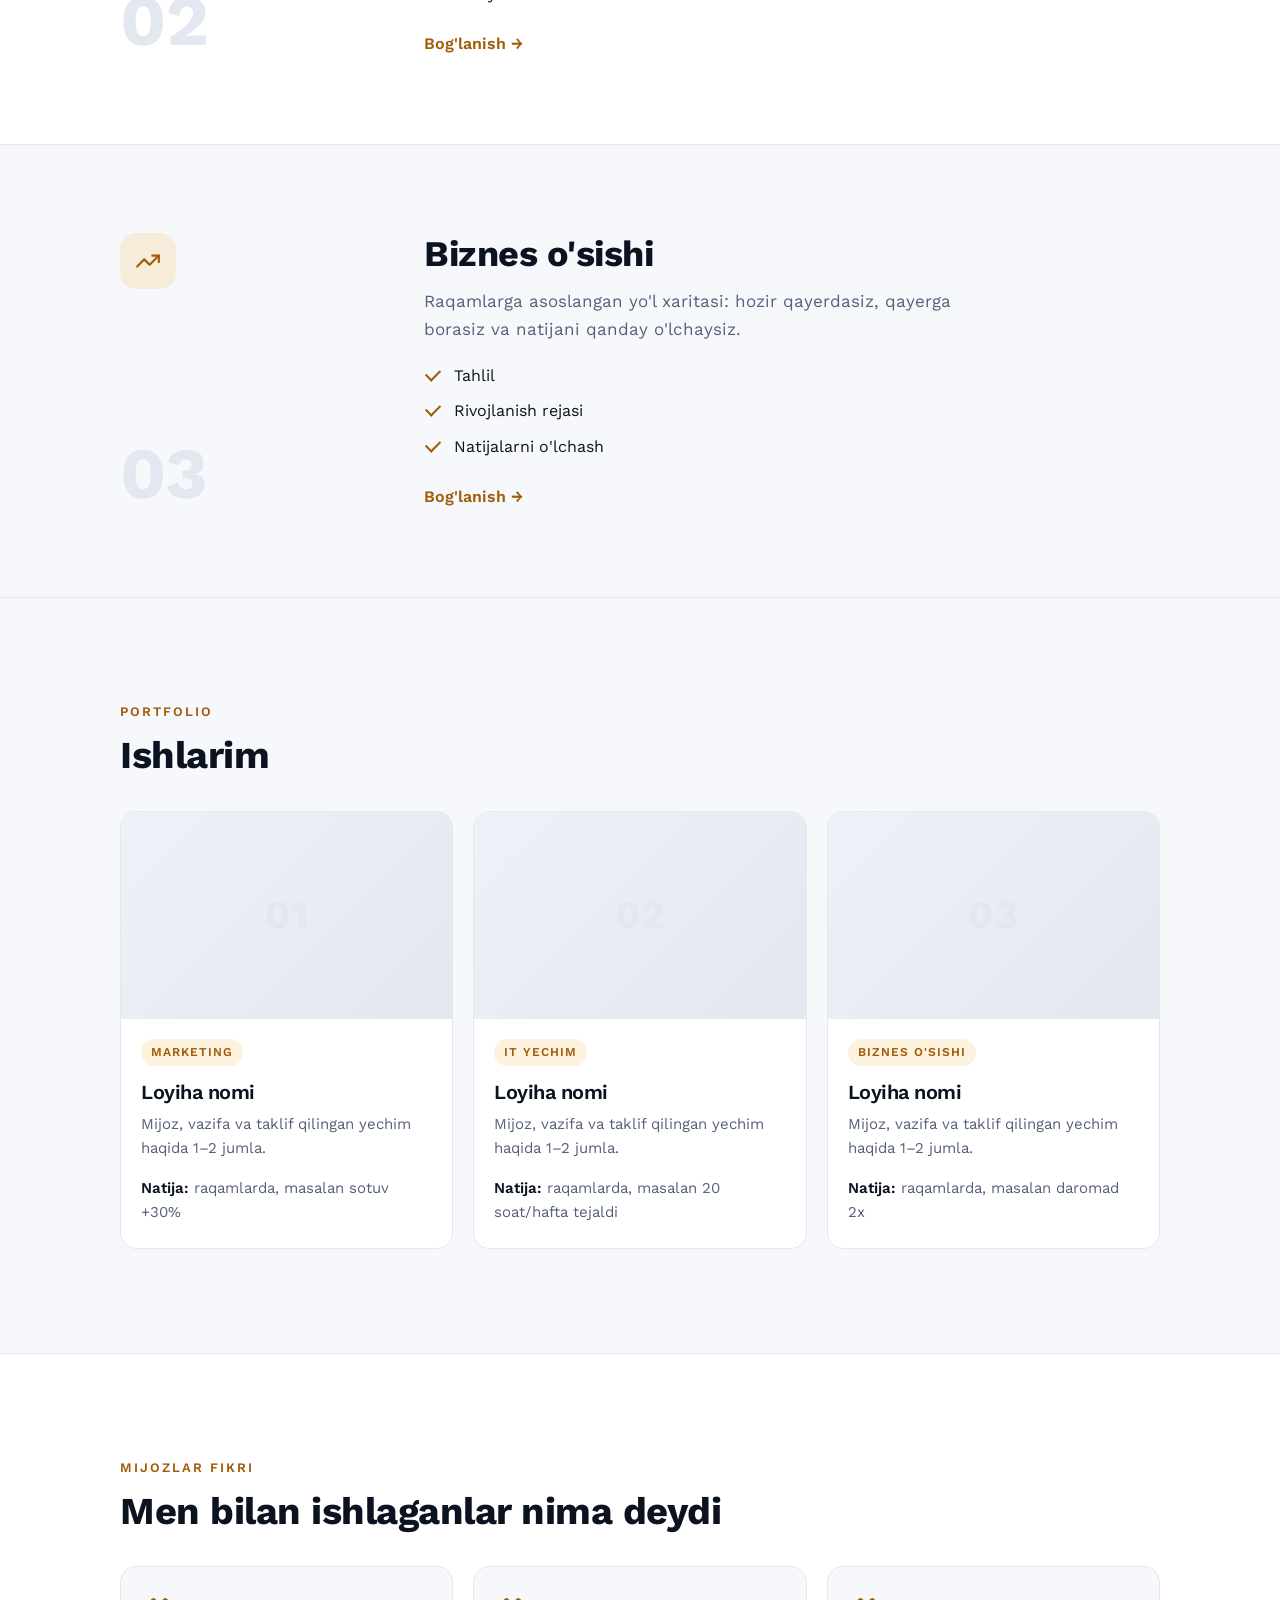
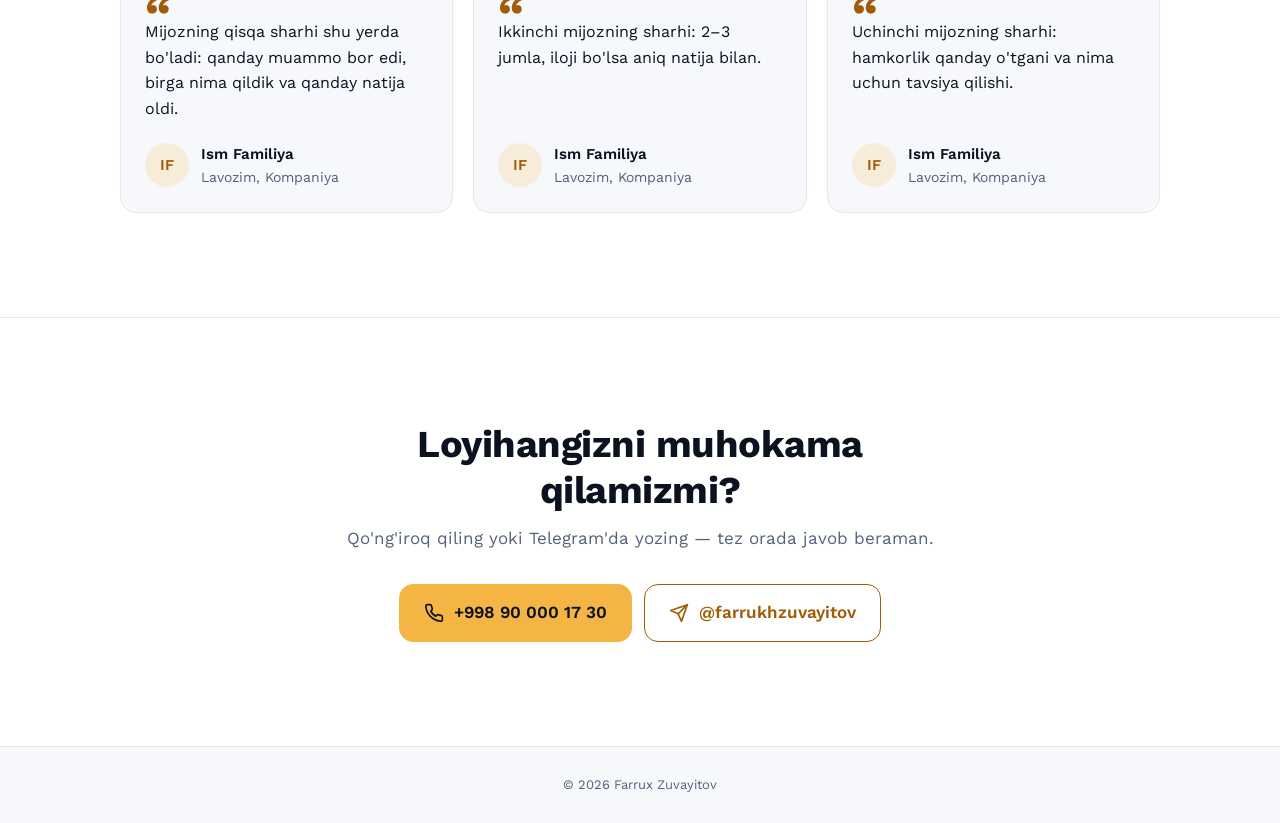
==== commit 919486b3: "Mijozlar fikri bo'limi (namuna matnlar bilan) 3 ta sharh kartasi: matn, ism, lavozim va kompaniya, r" ====
--- a/index.html
+++ b/index.html
@@ -253,6 +253,57 @@
       </div>
     </section>
 
+    <!-- Mijozlar fikri: NAMUNA matnlar. Haqiqiy sharh, ism va kompaniya bilan almashtiring -->
+    <section id="fikrlar" class="testimonials">
+      <div class="container">
+        <div class="section-head section-head--flush">
+          <p class="eyebrow">Mijozlar fikri</p>
+          <h2>Men bilan ishlaganlar nima deydi</h2>
+        </div>
+
+        <div class="quotes">
+          <figure class="quote">
+            <blockquote>
+              <p>Mijozning qisqa sharhi shu yerda bo'ladi: qanday muammo bor edi, birga nima qildik va qanday natija oldi.</p>
+            </blockquote>
+            <figcaption>
+              <span class="quote-avatar" aria-hidden="true">IF</span>
+              <span>
+                <strong>Ism Familiya</strong>
+                <span class="quote-role">Lavozim, Kompaniya</span>
+              </span>
+            </figcaption>
+          </figure>
+
+          <figure class="quote">
+            <blockquote>
+              <p>Ikkinchi mijozning sharhi: 2–3 jumla, iloji bo'lsa aniq natija bilan.</p>
+            </blockquote>
+            <figcaption>
+              <span class="quote-avatar" aria-hidden="true">IF</span>
+              <span>
+                <strong>Ism Familiya</strong>
+                <span class="quote-role">Lavozim, Kompaniya</span>
+              </span>
+            </figcaption>
+          </figure>
+
+          <figure class="quote">
+            <blockquote>
+              <p>Uchinchi mijozning sharhi: hamkorlik qanday o'tgani va nima uchun tavsiya qilishi.</p>
+            </blockquote>
+            <figcaption>
+              <span class="quote-avatar" aria-hidden="true">IF</span>
+              <span>
+                <strong>Ism Familiya</strong>
+                <span class="quote-role">Lavozim, Kompaniya</span>
+              </span>
+            </figcaption>
+          </figure>
+        </div>
+      </div>
+    </section>
+
     <!-- Aloqa -->
     <section id="aloqa" class="contact">
       <div class="container contact-inner">
--- a/style.css
+++ b/style.css
@@ -641,6 +641,73 @@
 
 .project-result strong { color: var(--text); font-weight: 600; }
 
+/* Mijozlar fikri */
+.testimonials {
+  padding: 72px 0;
+  background: var(--surface);
+  border-top: 1px solid var(--border);
+}
+
+.quotes {
+  display: grid;
+  gap: 16px;
+}
+
+.quote {
+  display: flex;
+  flex-direction: column;
+  padding: 24px;
+  background: var(--bg);
+  border: 1px solid var(--border);
+  border-radius: 16px;
+}
+
+.quote::before {
+  content: "\201C";
+  height: 28px;
+  font-size: 48px;
+  font-weight: 700;
+  line-height: 1;
+  color: var(--accent-strong);
+}
+
+.quote blockquote p { font-size: 16px; }
+
+.quote figcaption {
+  display: flex;
+  align-items: center;
+  gap: 12px;
+  margin-top: auto;
+  padding-top: 20px;
+}
+
+/* Rasm o'rniga bosh harflar */
+.quote-avatar {
+  width: 44px;
+  height: 44px;
+  flex-shrink: 0;
+  display: flex;
+  align-items: center;
+  justify-content: center;
+  border-radius: 50%;
+  background: var(--accent-soft);
+  color: var(--accent-strong);
+  font-size: 15px;
+  font-weight: 600;
+}
+
+.quote figcaption strong {
+  display: block;
+  font-size: 15px;
+  font-weight: 600;
+}
+
+.quote-role {
+  display: block;
+  color: var(--muted);
+  font-size: 14px;
+}
+
 /* Aloqa */
 .contact {
   padding: 72px 0;
@@ -689,6 +756,8 @@
   .service-content h2 { font-size: 36px; }
 
   .projects-section,
+  .testimonials,
   .contact { padding: 104px 0; }
-  .projects { grid-template-columns: repeat(3, 1fr); gap: 20px; }
-}
+  .projects,
+  .quotes { grid-template-columns: repeat(3, 1fr); gap: 20px; }
+}
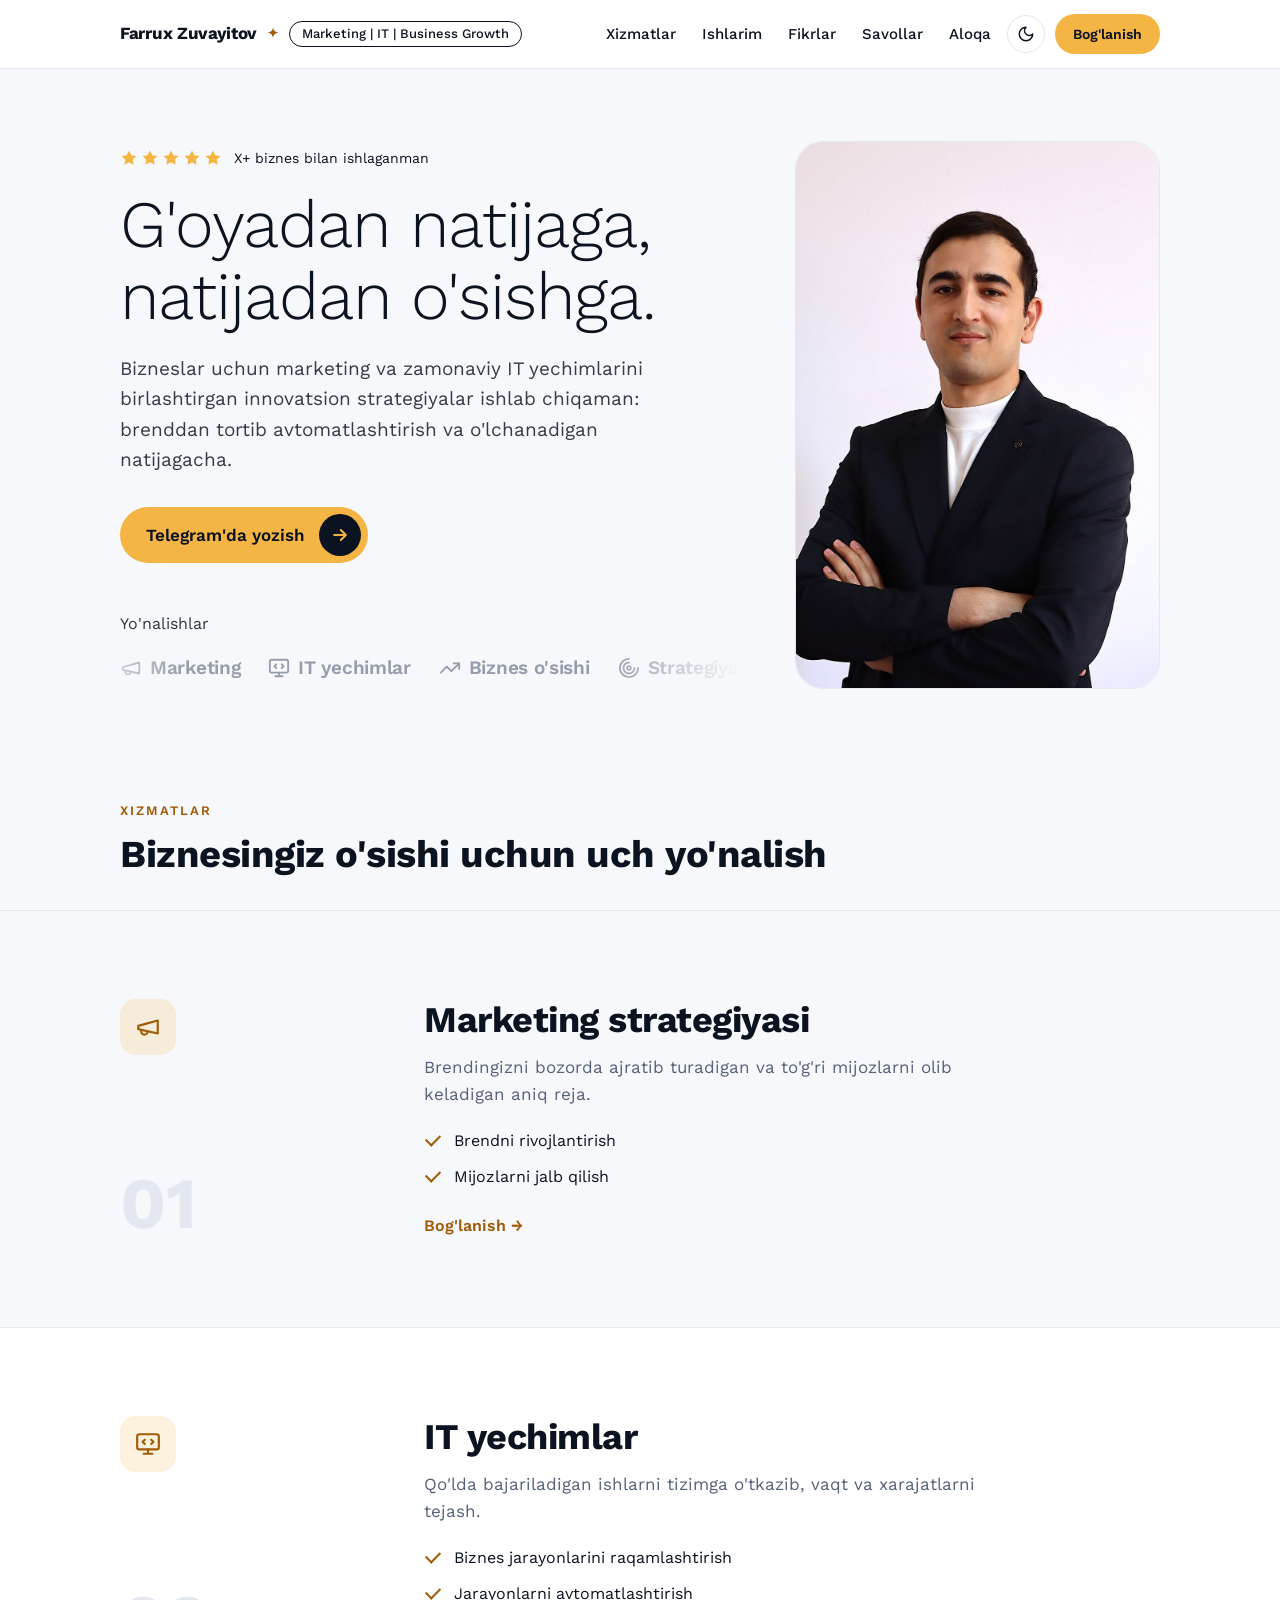
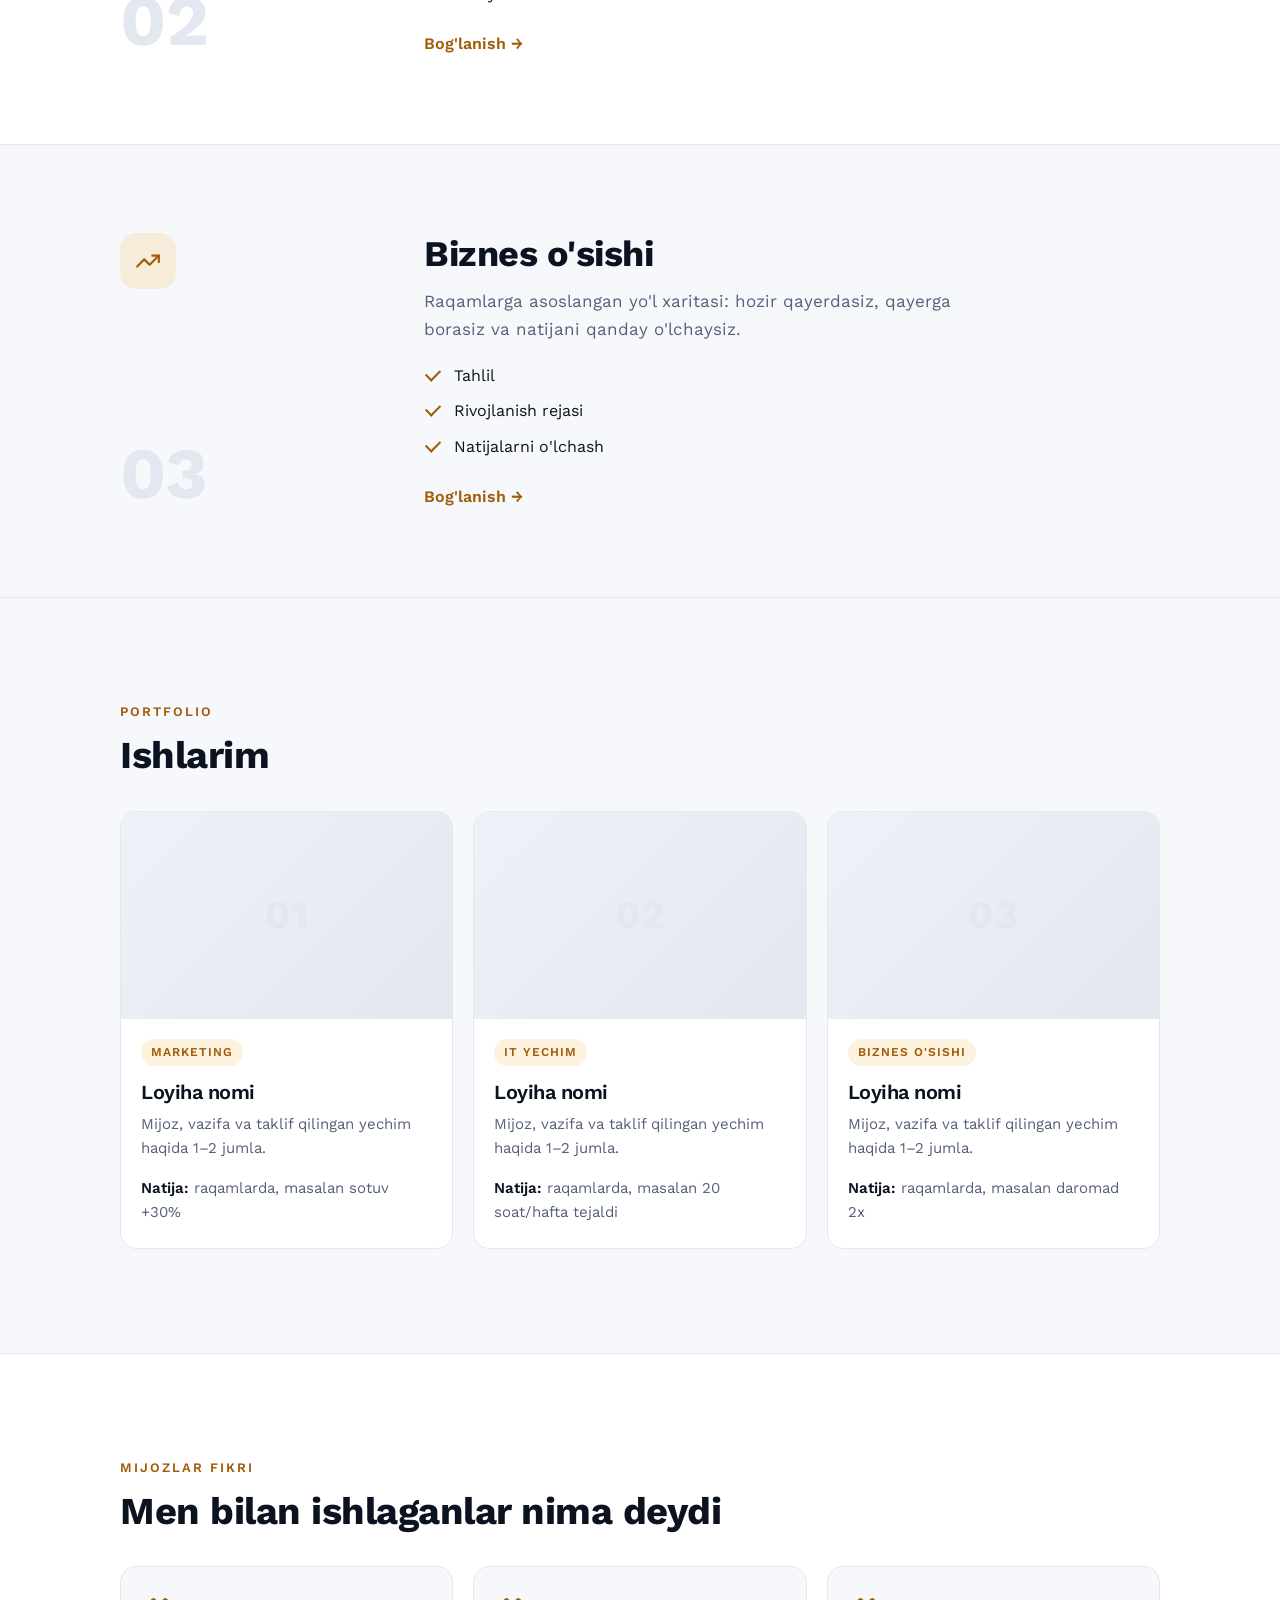
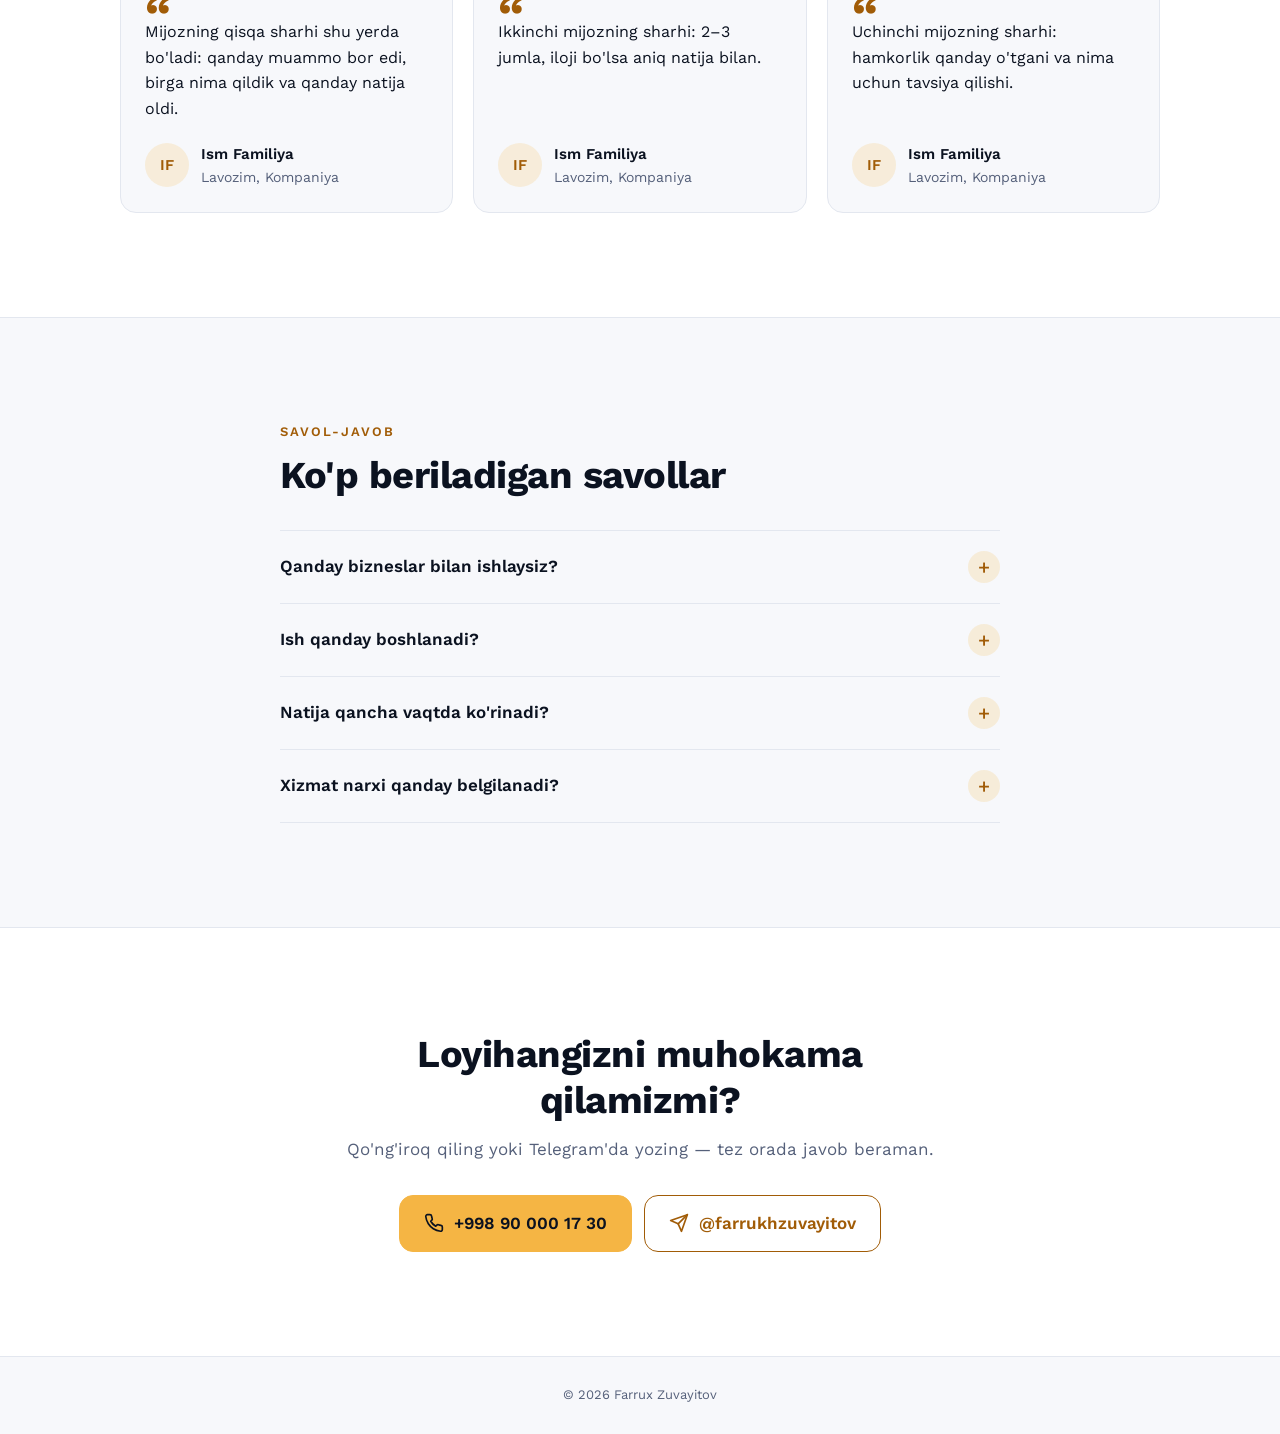
==== commit fa5ba6c7: "Savol-javob bo'limi (4 ta savol) details/summary bilan, JS'siz va animatsiyasiz ochiladi. Aniq faktl" ====
--- a/index.html
+++ b/index.html
@@ -304,6 +304,38 @@
       </div>
     </section>
 
+    <!-- Savol-javob: [ ] ichidagi joylarni haqiqiy ma'lumot bilan to'ldiring -->
+    <section id="savollar" class="faq">
+      <div class="container faq-inner">
+        <div class="section-head section-head--flush">
+          <p class="eyebrow">Savol-javob</p>
+          <h2>Ko'p beriladigan savollar</h2>
+        </div>
+
+        <div class="faq-list">
+          <details class="faq-item">
+            <summary>Qanday bizneslar bilan ishlaysiz?</summary>
+            <p>Marketing, IT yechim yoki o'sish rejasi kerak bo'lgan bizneslar bilan ishlayman. [Qaysi soha va o'lchamdagi bizneslar bilan ishlashingizni yozing.]</p>
+          </details>
+
+          <details class="faq-item">
+            <summary>Ish qanday boshlanadi?</summary>
+            <p>Avval qisqa suhbatda biznesingiz, maqsadingiz va hozirgi holatni o'rganaman. Keyin aniq reja va taklif beraman. [Birinchi suhbat bepulmi va qancha davom etishini yozing.]</p>
+          </details>
+
+          <details class="faq-item">
+            <summary>Natija qancha vaqtda ko'rinadi?</summary>
+            <p>Bu vazifaga bog'liq. Ish boshida natijani qaysi ko'rsatkichlar bilan o'lchashimizni va taxminiy muddatni birga belgilaymiz. [Odatiy muddatni yozing.]</p>
+          </details>
+
+          <details class="faq-item">
+            <summary>Xizmat narxi qanday belgilanadi?</summary>
+            <p>Narx vazifa hajmi va muddatiga qarab belgilanadi. Suhbatdan keyin aniq taklif beraman. [Boshlang'ich narx yoki to'lov shartlarini yozing.]</p>
+          </details>
+        </div>
+      </div>
+    </section>
+
     <!-- Aloqa -->
     <section id="aloqa" class="contact">
       <div class="container contact-inner">
--- a/style.css
+++ b/style.css
@@ -83,7 +83,7 @@
 main [id] { scroll-margin-top: 104px; }
 
 @media (min-width: 900px) {
-  main [id] { scroll-margin-top: 68px; }
+  main [id] { scroll-margin-top: 69px; }
 }
 
 body {
@@ -708,6 +708,65 @@
   font-size: 14px;
 }
 
+/* Savol-javob: savol bosilganda javob ochiladi (JS'siz) */
+.faq {
+  padding: 72px 0;
+  border-top: 1px solid var(--border);
+}
+
+.faq-inner { max-width: 760px; }
+
+.faq-list { border-top: 1px solid var(--border); }
+
+.faq-item { border-bottom: 1px solid var(--border); }
+
+.faq-item summary {
+  display: flex;
+  align-items: center;
+  justify-content: space-between;
+  gap: 16px;
+  padding: 20px 0;
+  font-size: 17px;
+  font-weight: 600;
+  line-height: 1.4;
+  list-style: none;
+  cursor: pointer;
+}
+
+.faq-item summary::-webkit-details-marker { display: none; }
+
+/* Ochiq/yopiq belgisi: + va − */
+.faq-item summary::after {
+  content: "+";
+  width: 32px;
+  height: 32px;
+  flex-shrink: 0;
+  display: flex;
+  align-items: center;
+  justify-content: center;
+  border-radius: 50%;
+  background: var(--accent-soft);
+  color: var(--accent-strong);
+  font-size: 20px;
+  font-weight: 500;
+}
+
+.faq-item[open] summary::after { content: "\2212"; }
+
+.faq-item summary:hover { color: var(--accent-strong); }
+
+.faq-item summary:focus-visible {
+  outline: 2px solid var(--text);
+  outline-offset: 3px;
+}
+
+.faq-item p {
+  max-width: 640px;
+  padding-bottom: 22px;
+  color: var(--muted);
+  font-size: 16px;
+}
+
 /* Aloqa */
 .contact {
   padding: 72px 0;
@@ -757,6 +816,7 @@
 
   .projects-section,
   .testimonials,
+  .faq,
   .contact { padding: 104px 0; }
   .projects,
   .quotes { grid-template-columns: repeat(3, 1fr); gap: 20px; }
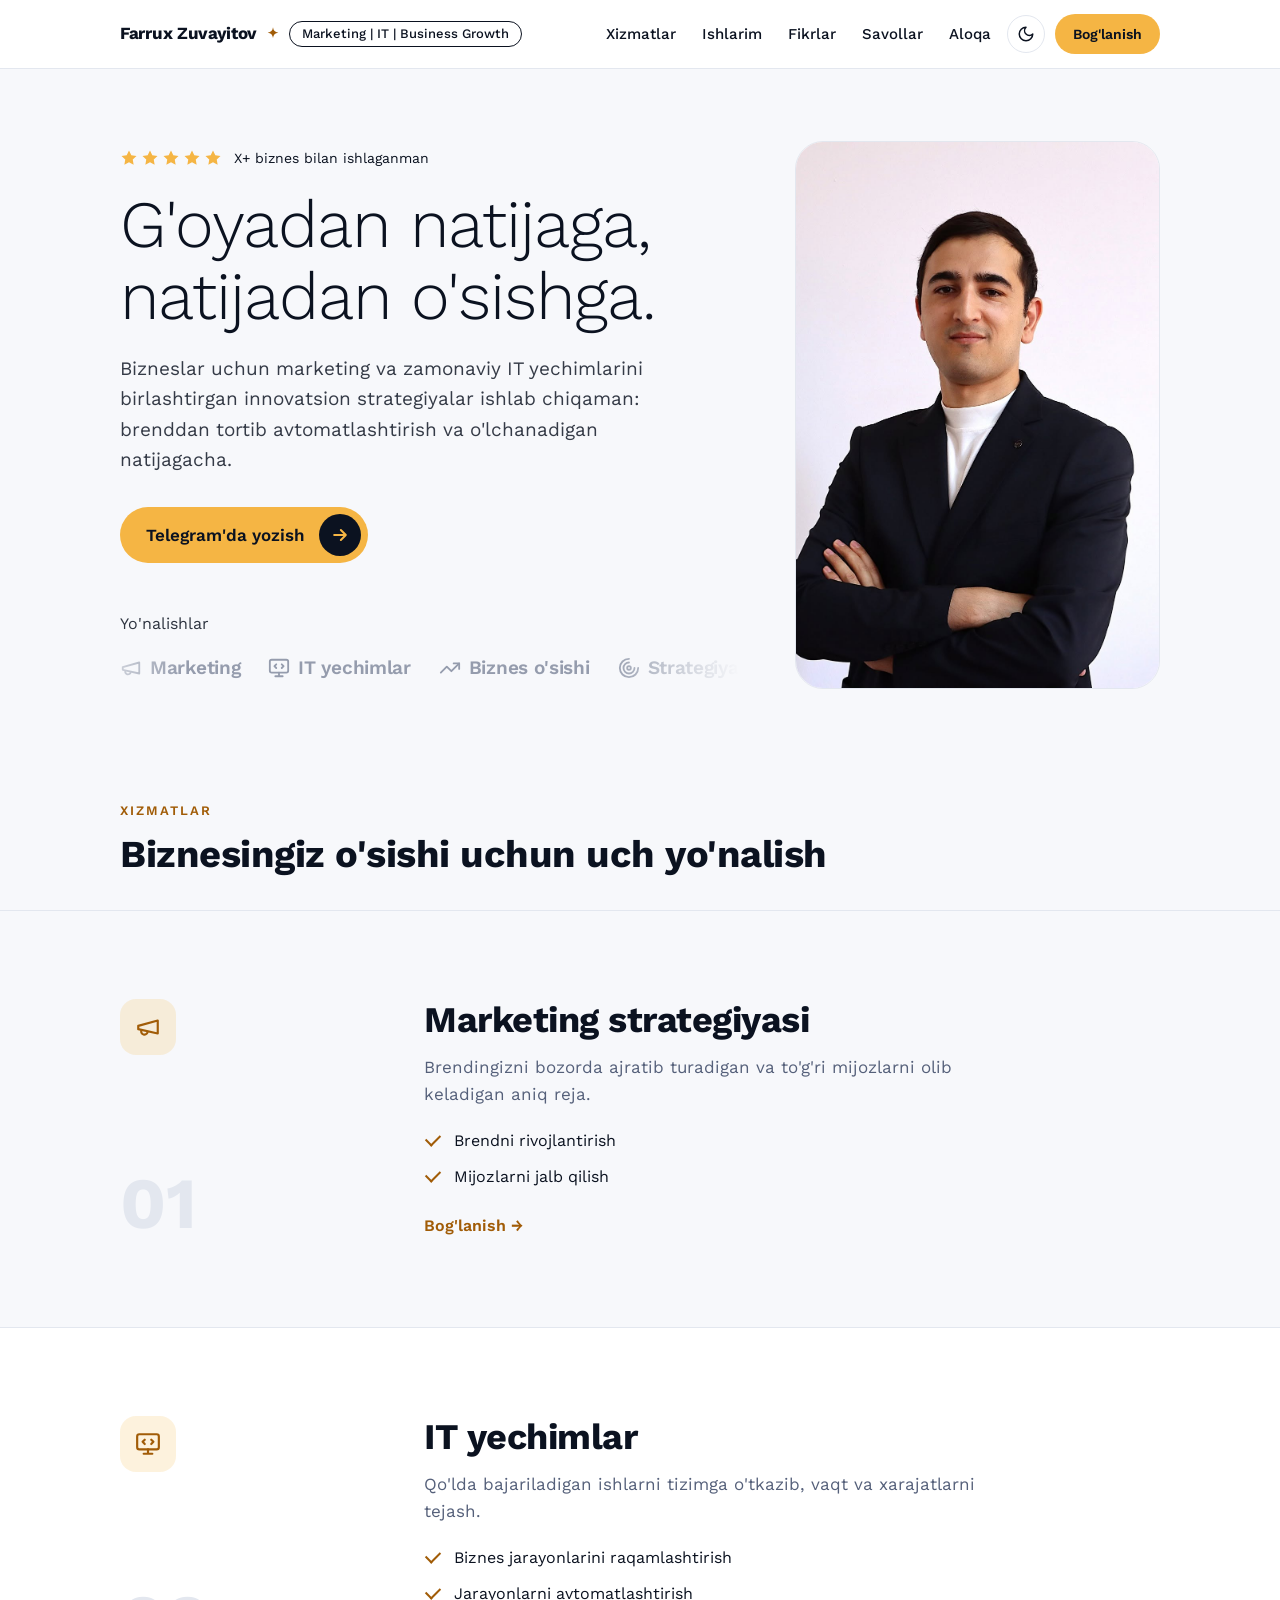
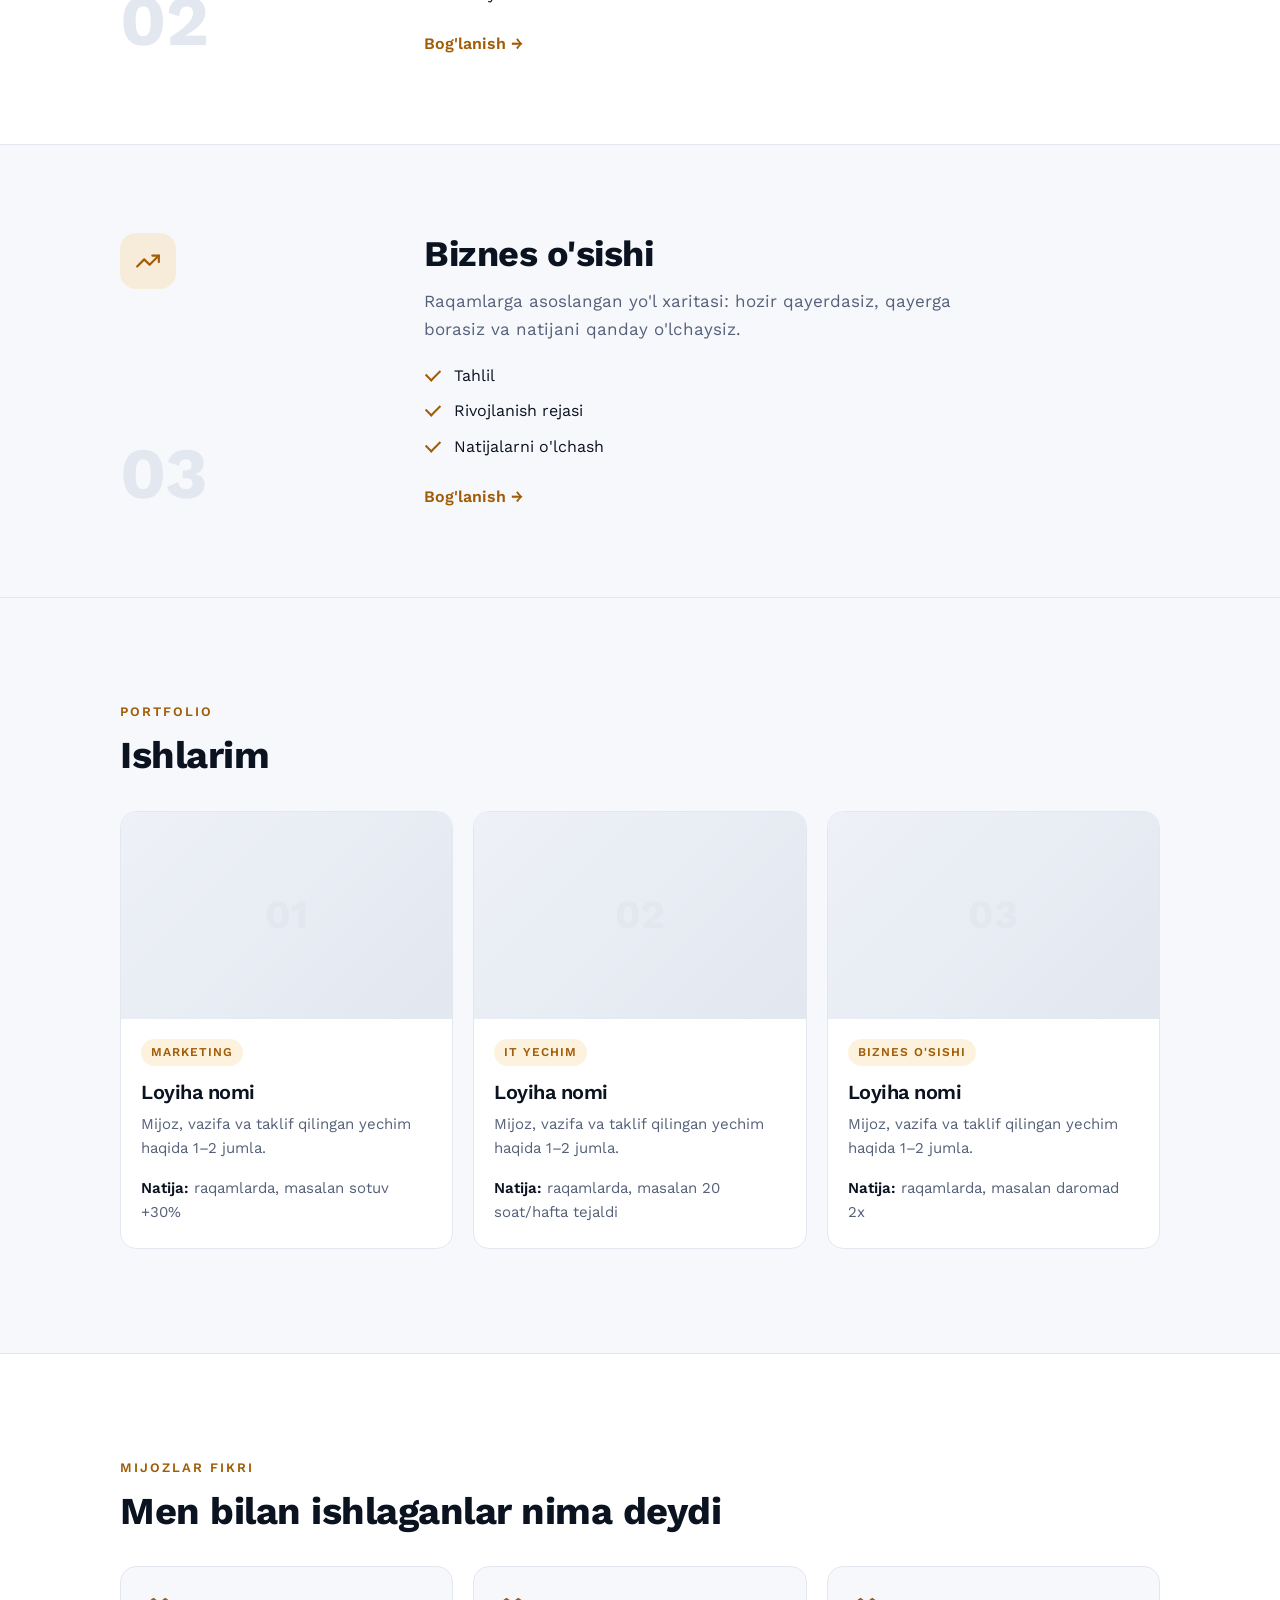
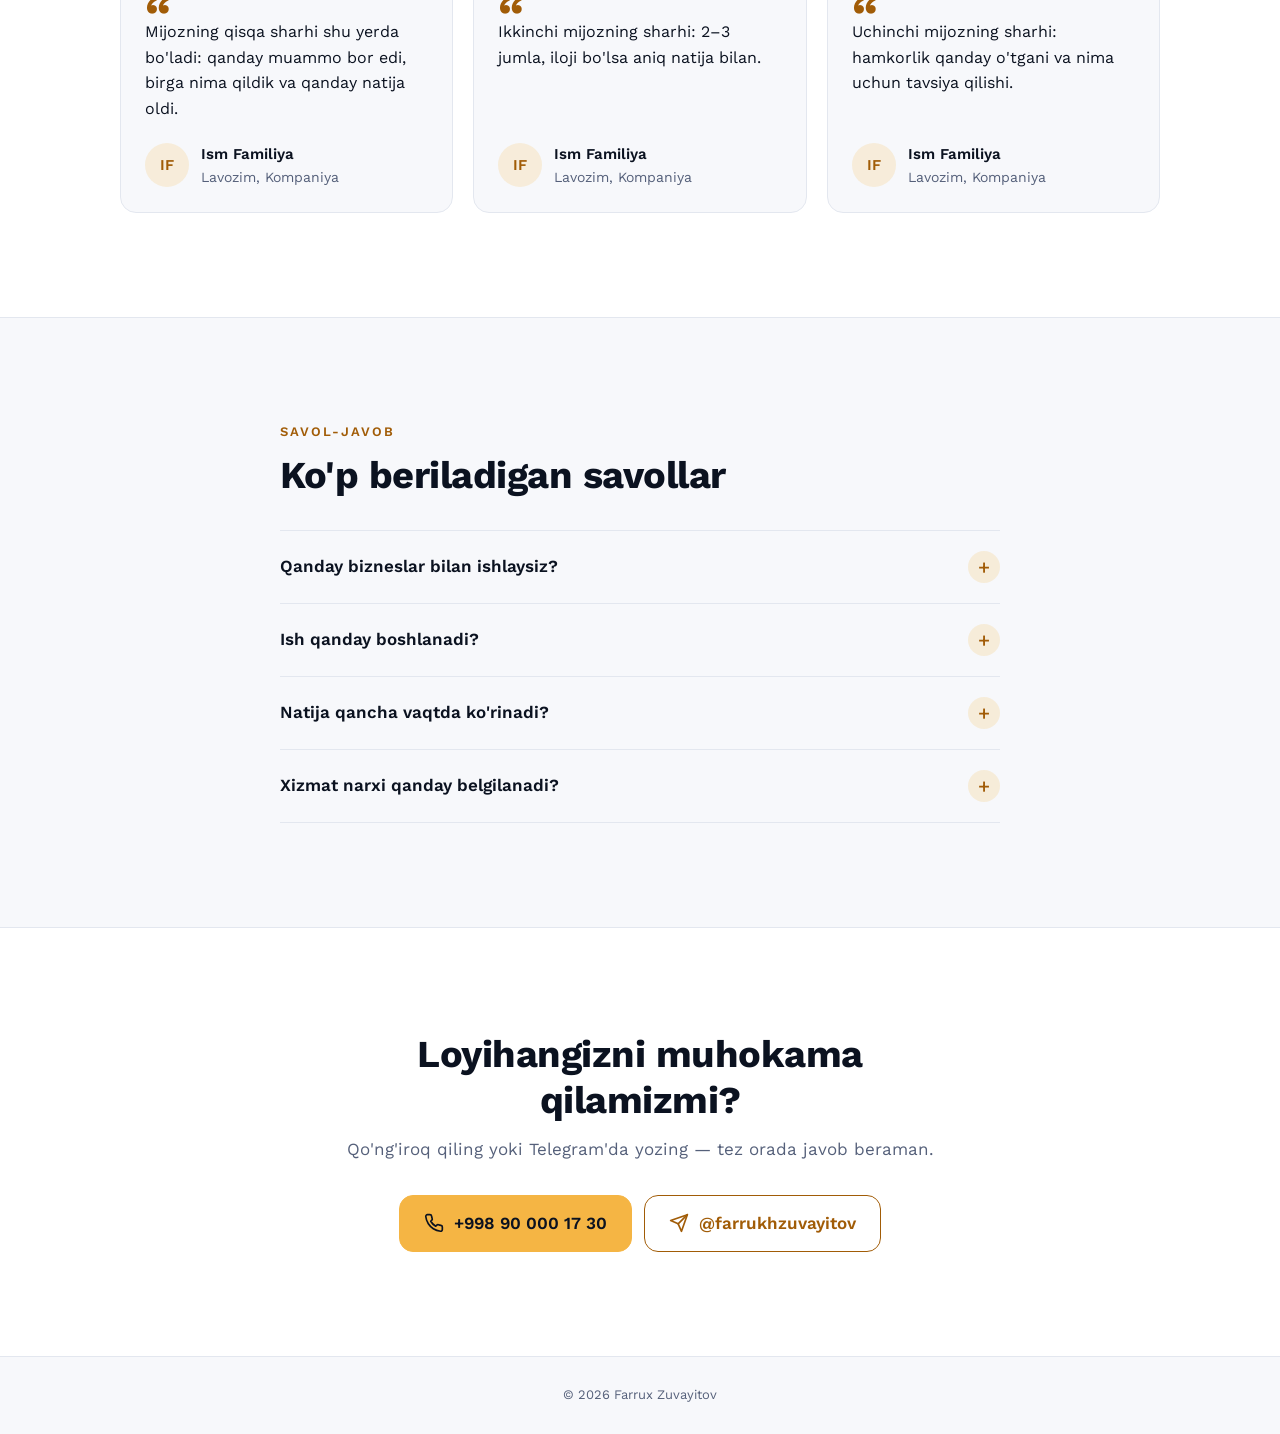
==== commit 3985452d: "Scroll qilganda bo'limlar yumshoq paydo bo'ladi IntersectionObserver elementga is-visible qo'yadi, C" ====
--- a/index.html
+++ b/index.html
@@ -124,13 +124,13 @@
 
     <!-- Xizmatlar: har biri alohida bo'lim -->
     <div id="xizmatlar">
-      <div class="container section-head">
+      <div class="container section-head reveal">
         <p class="eyebrow">Xizmatlar</p>
         <h2>Biznesingiz o'sishi uchun uch yo'nalish</h2>
       </div>
 
       <section class="service">
-        <div class="container service-grid">
+        <div class="container service-grid reveal">
           <div class="service-aside">
             <div class="service-icon">
               <svg viewBox="0 0 24 24" fill="none" stroke="currentColor" stroke-width="2" stroke-linecap="round" stroke-linejoin="round" aria-hidden="true">
@@ -156,7 +156,7 @@
       </section>
 
       <section class="service service--alt">
-        <div class="container service-grid">
+        <div class="container service-grid reveal">
           <div class="service-aside">
             <div class="service-icon">
               <svg viewBox="0 0 24 24" fill="none" stroke="currentColor" stroke-width="2" stroke-linecap="round" stroke-linejoin="round" aria-hidden="true">
@@ -183,7 +183,7 @@
       </section>
 
       <section class="service">
-        <div class="container service-grid">
+        <div class="container service-grid reveal">
           <div class="service-aside">
             <div class="service-icon">
               <svg viewBox="0 0 24 24" fill="none" stroke="currentColor" stroke-width="2" stroke-linecap="round" stroke-linejoin="round" aria-hidden="true">
@@ -213,14 +213,14 @@
     <!-- Ishlarim -->
     <section id="ishlarim" class="projects-section">
       <div class="container">
-        <div class="section-head section-head--flush">
+        <div class="section-head section-head--flush reveal">
           <p class="eyebrow">Portfolio</p>
           <h2>Ishlarim</h2>
         </div>
 
         <div class="projects">
           <!-- Rasm uchun: assets/loyiha-1.jpg faylini qo'ying -->
-          <article class="project">
+          <article class="project reveal">
             <div class="project-media" style="--img: url('assets/loyiha-1.jpg')">01</div>
             <div class="project-body">
               <span class="tag">Marketing</span>
@@ -230,7 +230,7 @@
             </div>
           </article>
 
-          <article class="project">
+          <article class="project reveal">
             <div class="project-media" style="--img: url('assets/loyiha-2.jpg')">02</div>
             <div class="project-body">
               <span class="tag">IT yechim</span>
@@ -240,7 +240,7 @@
             </div>
           </article>
 
-          <article class="project">
+          <article class="project reveal">
             <div class="project-media" style="--img: url('assets/loyiha-3.jpg')">03</div>
             <div class="project-body">
               <span class="tag">Biznes o'sishi</span>
@@ -256,13 +256,13 @@
     <!-- Mijozlar fikri: NAMUNA matnlar. Haqiqiy sharh, ism va kompaniya bilan almashtiring -->
     <section id="fikrlar" class="testimonials">
       <div class="container">
-        <div class="section-head section-head--flush">
+        <div class="section-head section-head--flush reveal">
           <p class="eyebrow">Mijozlar fikri</p>
           <h2>Men bilan ishlaganlar nima deydi</h2>
         </div>
 
         <div class="quotes">
-          <figure class="quote">
+          <figure class="quote reveal">
             <blockquote>
               <p>Mijozning qisqa sharhi shu yerda bo'ladi: qanday muammo bor edi, birga nima qildik va qanday natija oldi.</p>
             </blockquote>
@@ -275,7 +275,7 @@
             </figcaption>
           </figure>
 
-          <figure class="quote">
+          <figure class="quote reveal">
             <blockquote>
               <p>Ikkinchi mijozning sharhi: 2–3 jumla, iloji bo'lsa aniq natija bilan.</p>
             </blockquote>
@@ -288,7 +288,7 @@
             </figcaption>
           </figure>
 
-          <figure class="quote">
+          <figure class="quote reveal">
             <blockquote>
               <p>Uchinchi mijozning sharhi: hamkorlik qanday o'tgani va nima uchun tavsiya qilishi.</p>
             </blockquote>
@@ -307,12 +307,12 @@
     <!-- Savol-javob: [ ] ichidagi joylarni haqiqiy ma'lumot bilan to'ldiring -->
     <section id="savollar" class="faq">
       <div class="container faq-inner">
-        <div class="section-head section-head--flush">
+        <div class="section-head section-head--flush reveal">
           <p class="eyebrow">Savol-javob</p>
           <h2>Ko'p beriladigan savollar</h2>
         </div>
 
-        <div class="faq-list">
+        <div class="faq-list reveal">
           <details class="faq-item">
             <summary>Qanday bizneslar bilan ishlaysiz?</summary>
             <p>Marketing, IT yechim yoki o'sish rejasi kerak bo'lgan bizneslar bilan ishlayman. [Qaysi soha va o'lchamdagi bizneslar bilan ishlashingizni yozing.]</p>
@@ -338,7 +338,7 @@
 
     <!-- Aloqa -->
     <section id="aloqa" class="contact">
-      <div class="container contact-inner">
+      <div class="container contact-inner reveal">
         <h2>Loyihangizni muhokama qilamizmi?</h2>
         <p class="lead">Qo'ng'iroq qiling yoki Telegram'da yozing — tez orada javob beraman.</p>
         <div class="actions actions--center">
--- a/style.css
+++ b/style.css
@@ -821,3 +821,19 @@
   .projects,
   .quotes { grid-template-columns: repeat(3, 1fr); gap: 20px; }
 }
+
+/* ===== Jonlanish: yengil va tez, harakatni o'chirganlarda ishlamaydi ===== */
+@keyframes rise {
+  from { opacity: 0; transform: translateY(16px); }
+  to { opacity: 1; transform: none; }
+}
+
+@media (prefers-reduced-motion: no-preference) {
+  /* Scroll'da paydo bo'lish: .reveal-on klassini script.js qo'yadi */
+  .reveal-on .reveal { opacity: 0; }
+  .reveal-on .reveal.is-visible { animation: rise 0.45s ease-out both; }
+
+  /* Yonma-yon kartalar ketma-ket chiqadi */
+  .reveal-on .reveal.is-visible:nth-child(2) { animation-delay: 0.06s; }
+  .reveal-on .reveal.is-visible:nth-child(3) { animation-delay: 0.12s; }
+}
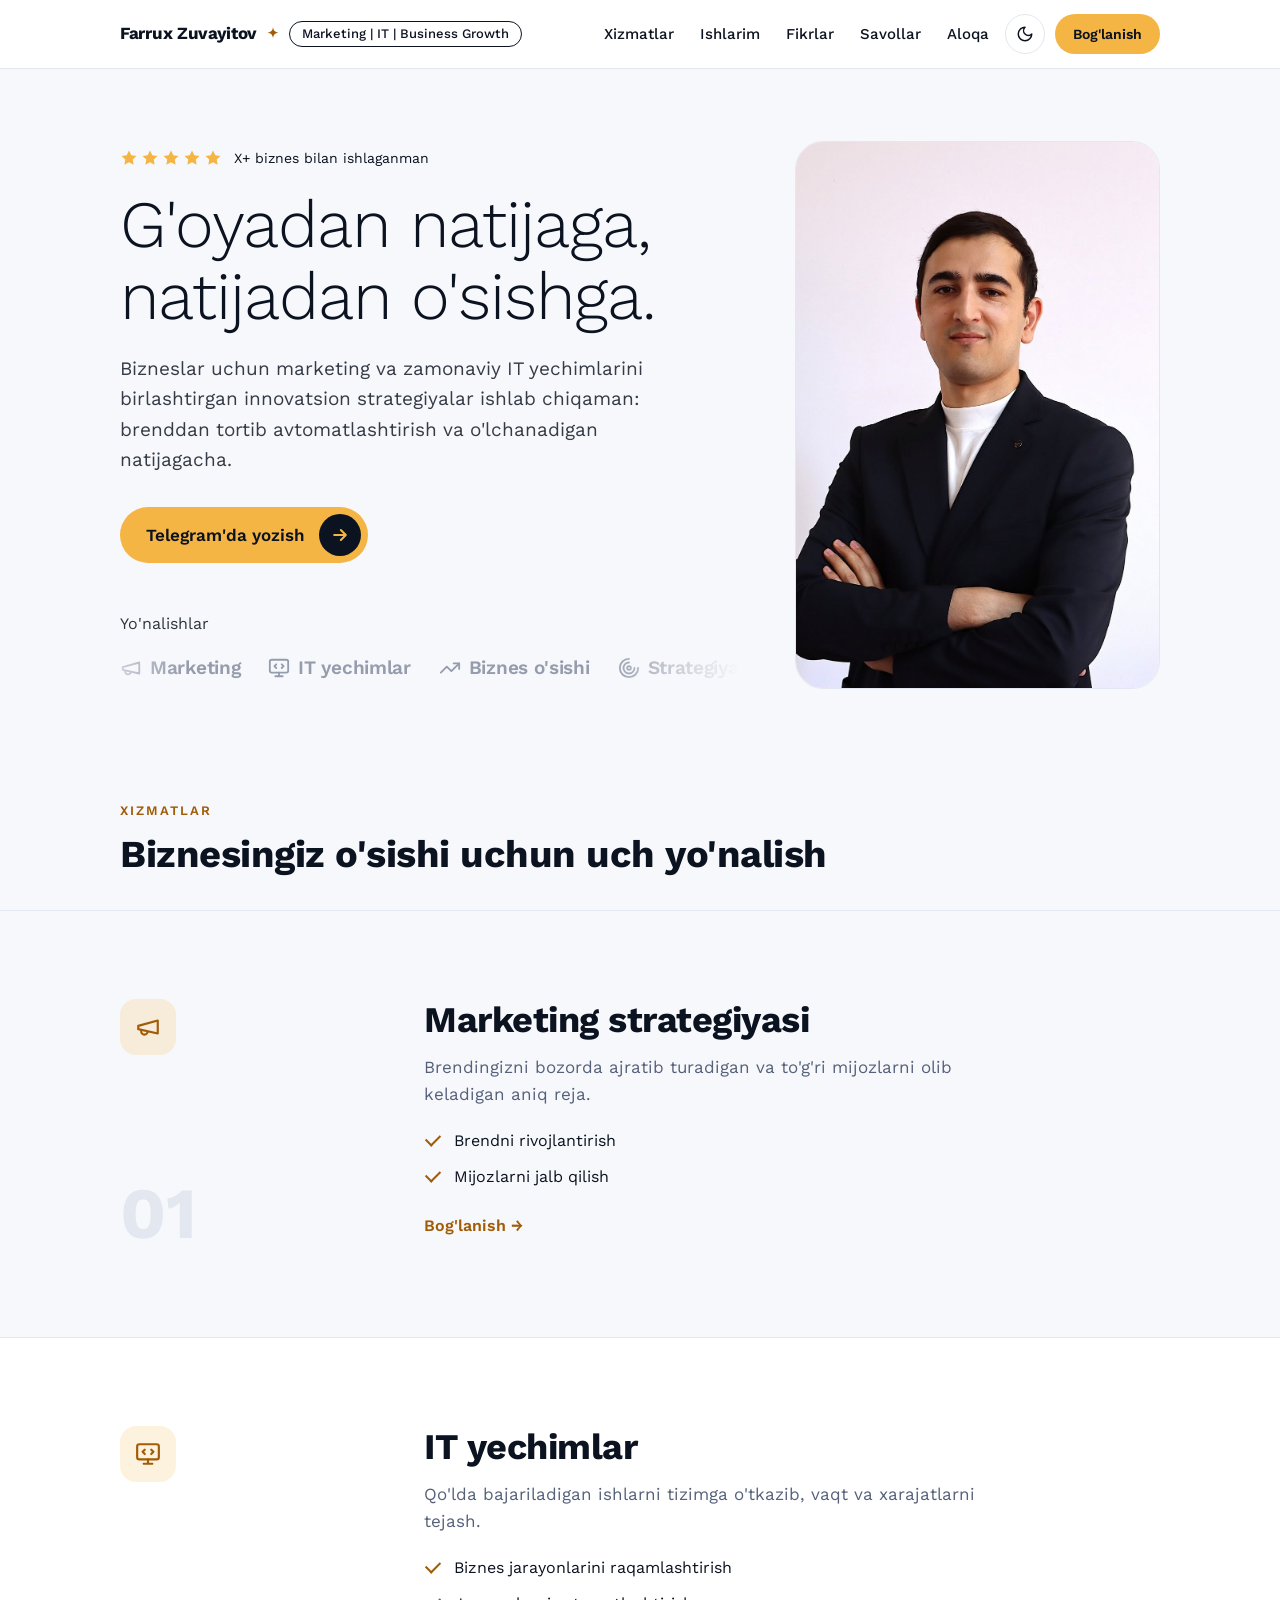
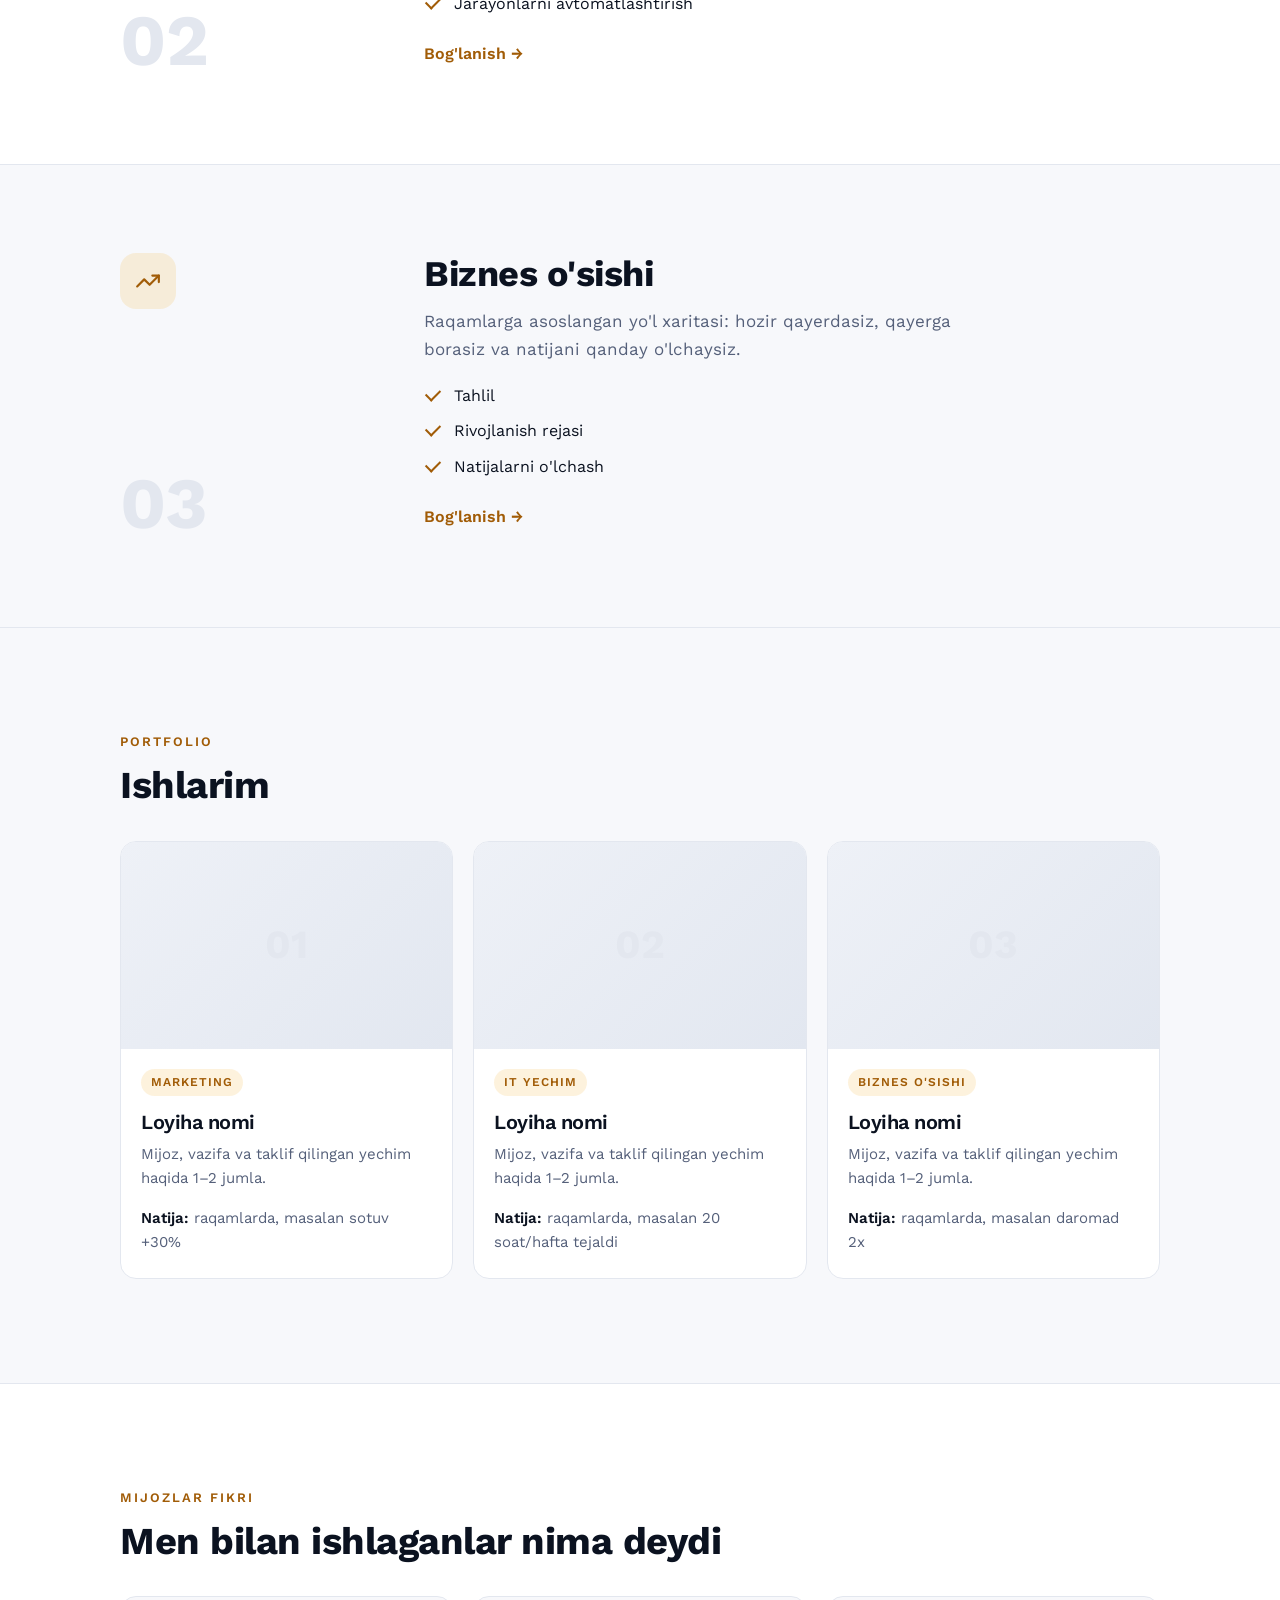
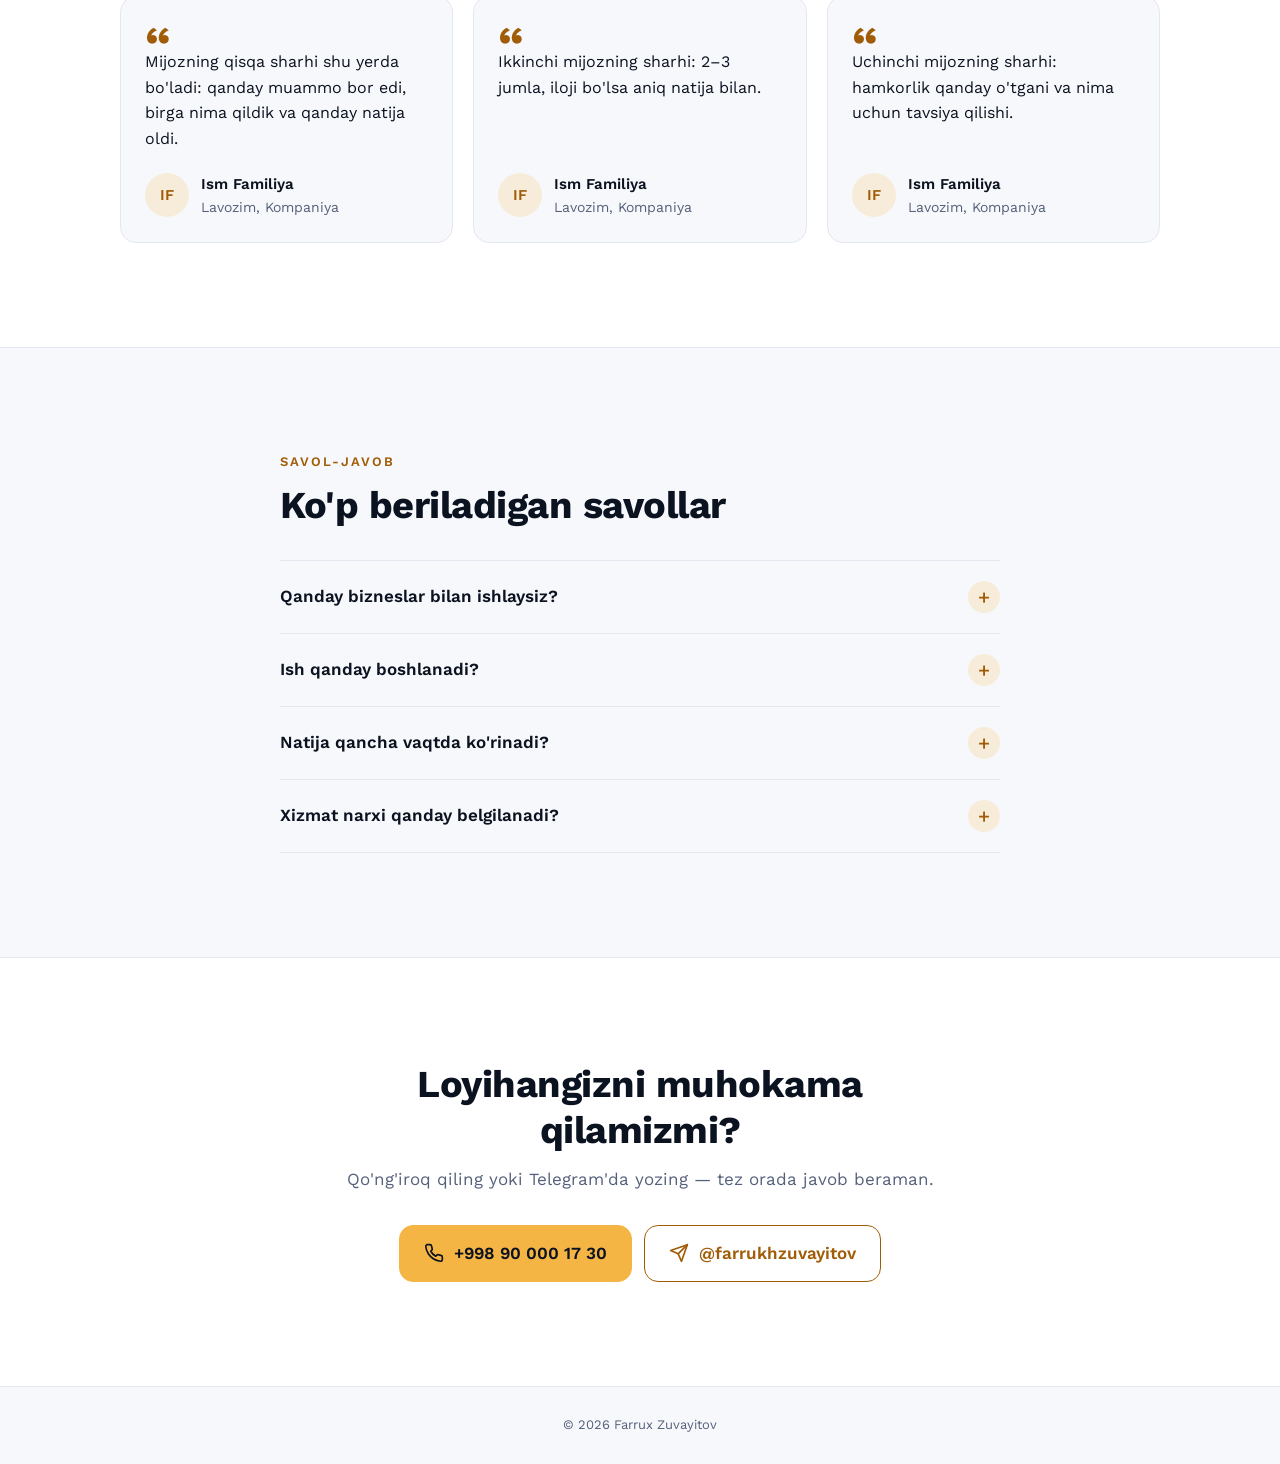
==== commit 2c6cf961: "Favicon: to'q ko'k fonda sariq yulduzcha favicon.svg asosiy, favicon-32.png eski brauzerlar uchun, a" ====
--- a/index.html
+++ b/index.html
@@ -6,6 +6,12 @@
   <title>Farrux Zuvayitov — Marketing | IT | Business Growth</title>
   <meta name="description" content="Farrux Zuvayitov — marketing va IT yechimlari orqali bizneslarning o'sishiga yordam beruvchi mutaxassis.">
   <meta name="theme-color" content="#0b1220">
+
+  <!-- Favicon: SVG asosiy, PNG eski brauzerlar uchun, apple-touch-icon iPhone bosh ekrani uchun.
+       PNG'larni qayta yasash: bash .claude/og/build.sh -->
+  <link rel="icon" href="assets/favicon-32.png" sizes="32x32" type="image/png">
+  <link rel="icon" href="assets/favicon.svg" type="image/svg+xml">
+  <link rel="apple-touch-icon" href="assets/apple-touch-icon.png">
   <link rel="preconnect" href="https://fonts.googleapis.com">
   <link rel="preconnect" href="https://fonts.gstatic.com" crossorigin>
   <link rel="stylesheet" href="https://fonts.googleapis.com/css2?family=Work+Sans:wght@300;400;500;600;700&display=swap">
@@ -313,22 +319,22 @@
         </div>
 
         <div class="faq-list reveal">
-          <details class="faq-item">
+          <details class="faq-item" name="faq">
             <summary>Qanday bizneslar bilan ishlaysiz?</summary>
             <p>Marketing, IT yechim yoki o'sish rejasi kerak bo'lgan bizneslar bilan ishlayman. [Qaysi soha va o'lchamdagi bizneslar bilan ishlashingizni yozing.]</p>
           </details>
 
-          <details class="faq-item">
+          <details class="faq-item" name="faq">
             <summary>Ish qanday boshlanadi?</summary>
             <p>Avval qisqa suhbatda biznesingiz, maqsadingiz va hozirgi holatni o'rganaman. Keyin aniq reja va taklif beraman. [Birinchi suhbat bepulmi va qancha davom etishini yozing.]</p>
           </details>
 
-          <details class="faq-item">
+          <details class="faq-item" name="faq">
             <summary>Natija qancha vaqtda ko'rinadi?</summary>
             <p>Bu vazifaga bog'liq. Ish boshida natijani qaysi ko'rsatkichlar bilan o'lchashimizni va taxminiy muddatni birga belgilaymiz. [Odatiy muddatni yozing.]</p>
           </details>
 
-          <details class="faq-item">
+          <details class="faq-item" name="faq">
             <summary>Xizmat narxi qanday belgilanadi?</summary>
             <p>Narx vazifa hajmi va muddatiga qarab belgilanadi. Suhbatdan keyin aniq taklif beraman. [Boshlang'ich narx yoki to'lov shartlarini yozing.]</p>
           </details>
--- a/style.css
+++ b/style.css
@@ -80,7 +80,7 @@
 }
 
 /* Bo'limga o'tganda sarlavha yopishgan menyu ostida qolmasin */
-main [id] { scroll-margin-top: 104px; }
+main [id] { scroll-margin-top: 112px; }
 
 @media (min-width: 900px) {
   main [id] { scroll-margin-top: 69px; }
@@ -139,7 +139,7 @@
   display: flex;
   align-items: center;
   gap: 8px;
-  height: 64px;
+  height: 60px;
   min-width: 0;
   color: var(--header-text);
   text-decoration: none;
@@ -173,7 +173,7 @@
   display: flex;
   align-items: center;
   gap: 10px;
-  height: 64px;
+  height: 60px;
 }
 
 /* Telefonda: to'liq kenglikdagi ikkinchi qator, barmoq bilan yonga suriladi */
@@ -182,7 +182,7 @@
   flex: 0 0 calc(100% + 40px);
   gap: 22px;
   margin: 0 -20px;
-  padding: 0 56px 12px 20px;
+  padding: 0 56px 2px 20px;
   overflow-x: auto;
   scrollbar-width: none;
   -webkit-mask-image: linear-gradient(90deg, #000 85%, transparent);
@@ -191,7 +191,9 @@
 
 .nav-links::-webkit-scrollbar { display: none; }
 
+/* padding barmoq uchun bosish maydonini ~44px qiladi */
 .nav-links a {
+  padding: 11px 0;
   color: var(--header-text);
   font-size: 14px;
   font-weight: 500;
@@ -218,8 +220,8 @@
 
 /* Tema tugmasi: tungi temada quyosh, yorug' temada oy ko'rinadi */
 .theme-toggle {
-  width: 38px;
-  height: 38px;
+  width: 40px;
+  height: 40px;
   flex-shrink: 0;
   display: flex;
   align-items: center;
@@ -247,6 +249,18 @@
 .theme-toggle .icon-moon { display: none; }
 [data-theme="light"] .theme-toggle .icon-sun { display: none; }
 [data-theme="light"] .theme-toggle .icon-moon { display: block; }
+
+/* Tor telefonlar (360px va undan kichik): menyu bir qatorga sig'ishi uchun ixchamroq */
+@media (max-width: 374px) {
+  .nav { column-gap: 8px; }
+  .nav-right { gap: 8px; }
+  .brand-name { font-size: 16px; }
+  .nav-cta { padding: 10px 14px; font-size: 13px; }
+}
+
+@media (max-width: 340px) {
+  .brand-spark { display: none; }
+}
 
 /* ===== Hero ===== */
 .hero { padding: 48px 0 64px; }
@@ -375,6 +389,15 @@
   background-size: cover;
   background-position: center top;
   background-repeat: no-repeat;
+}
+
+/* Tor telefonlarda sarlavha 2 qatorga sig'adi */
+@media (max-width: 374px) {
+  .hero h1 { font-size: 36px; }
+}
+
+@media (max-width: 340px) {
+  .hero h1 { font-size: 32px; }
 }
 
 @media (min-width: 640px) {
@@ -551,7 +574,8 @@
 
 .text-link {
   display: inline-block;
-  margin-top: 24px;
+  margin-top: 14px;
+  padding: 10px 0;
   color: var(--accent-strong);
   font-weight: 600;
   text-decoration: none;
@@ -735,7 +759,7 @@
 
 .faq-item summary::-webkit-details-marker { display: none; }
 
-/* Ochiq/yopiq belgisi: + va − */
+/* Ochiq/yopiq belgisi: + ochilganda 45° burilib × bo'ladi */
 .faq-item summary::after {
   content: "+";
   width: 32px;
@@ -751,7 +775,7 @@
   font-weight: 500;
 }
 
-.faq-item[open] summary::after { content: "\2212"; }
+.faq-item[open] summary::after { rotate: 45deg; }
 
 .faq-item summary:hover { color: var(--accent-strong); }
 
@@ -837,3 +861,52 @@
   .reveal-on .reveal.is-visible:nth-child(2) { animation-delay: 0.06s; }
   .reveal-on .reveal.is-visible:nth-child(3) { animation-delay: 0.12s; }
 }
+
+/* Kartalar: sichqoncha kelganda biroz ko'tariladi (telefonda emas) */
+@media (hover: hover) {
+  .project,
+  .quote { transition: border-color 0.2s ease-out; }
+
+  .project:hover,
+  .quote:hover { border-color: var(--accent-strong); }
+}
+
+@media (hover: hover) and (prefers-reduced-motion: no-preference) {
+  .project,
+  .quote { transition: border-color 0.2s ease-out, translate 0.2s ease-out; }
+
+  .project:hover,
+  .quote:hover { translate: 0 -4px; }
+}
+
+/* Savol-javob: javob yumshoq ochiladi/yopiladi.
+   Qo'llamaydigan brauzerlarda avvalgidek darhol ochiladi. */
+@media (prefers-reduced-motion: no-preference) {
+  .faq-item summary::after { transition: rotate 0.2s ease-out; }
+
+  .faq-item { interpolate-size: allow-keywords; }
+
+  .faq-item::details-content {
+    height: 0;
+    overflow: hidden;
+    transition: height 0.25s ease-out, content-visibility 0.25s allow-discrete;
+  }
+
+  .faq-item[open]::details-content { height: auto; }
+}
+
+/* Sahifa ochilganda hero ketma-ket chiqadi (faqat CSS, ~0.6s) */
+@keyframes fade-in {
+  from { opacity: 0; }
+  to { opacity: 1; }
+}
+
+@media (prefers-reduced-motion: no-preference) {
+  .hero-text > * { animation: rise 0.4s ease-out backwards; }
+  .hero-text > :nth-child(2) { animation-delay: 0.05s; }
+  .hero-text > :nth-child(3) { animation-delay: 0.1s; }
+  .hero-text > :nth-child(4) { animation-delay: 0.15s; }
+  .hero-text > :nth-child(5) { animation-delay: 0.2s; }
+
+  .hero-photo { animation: fade-in 0.5s ease-out 0.1s backwards; }
+}
